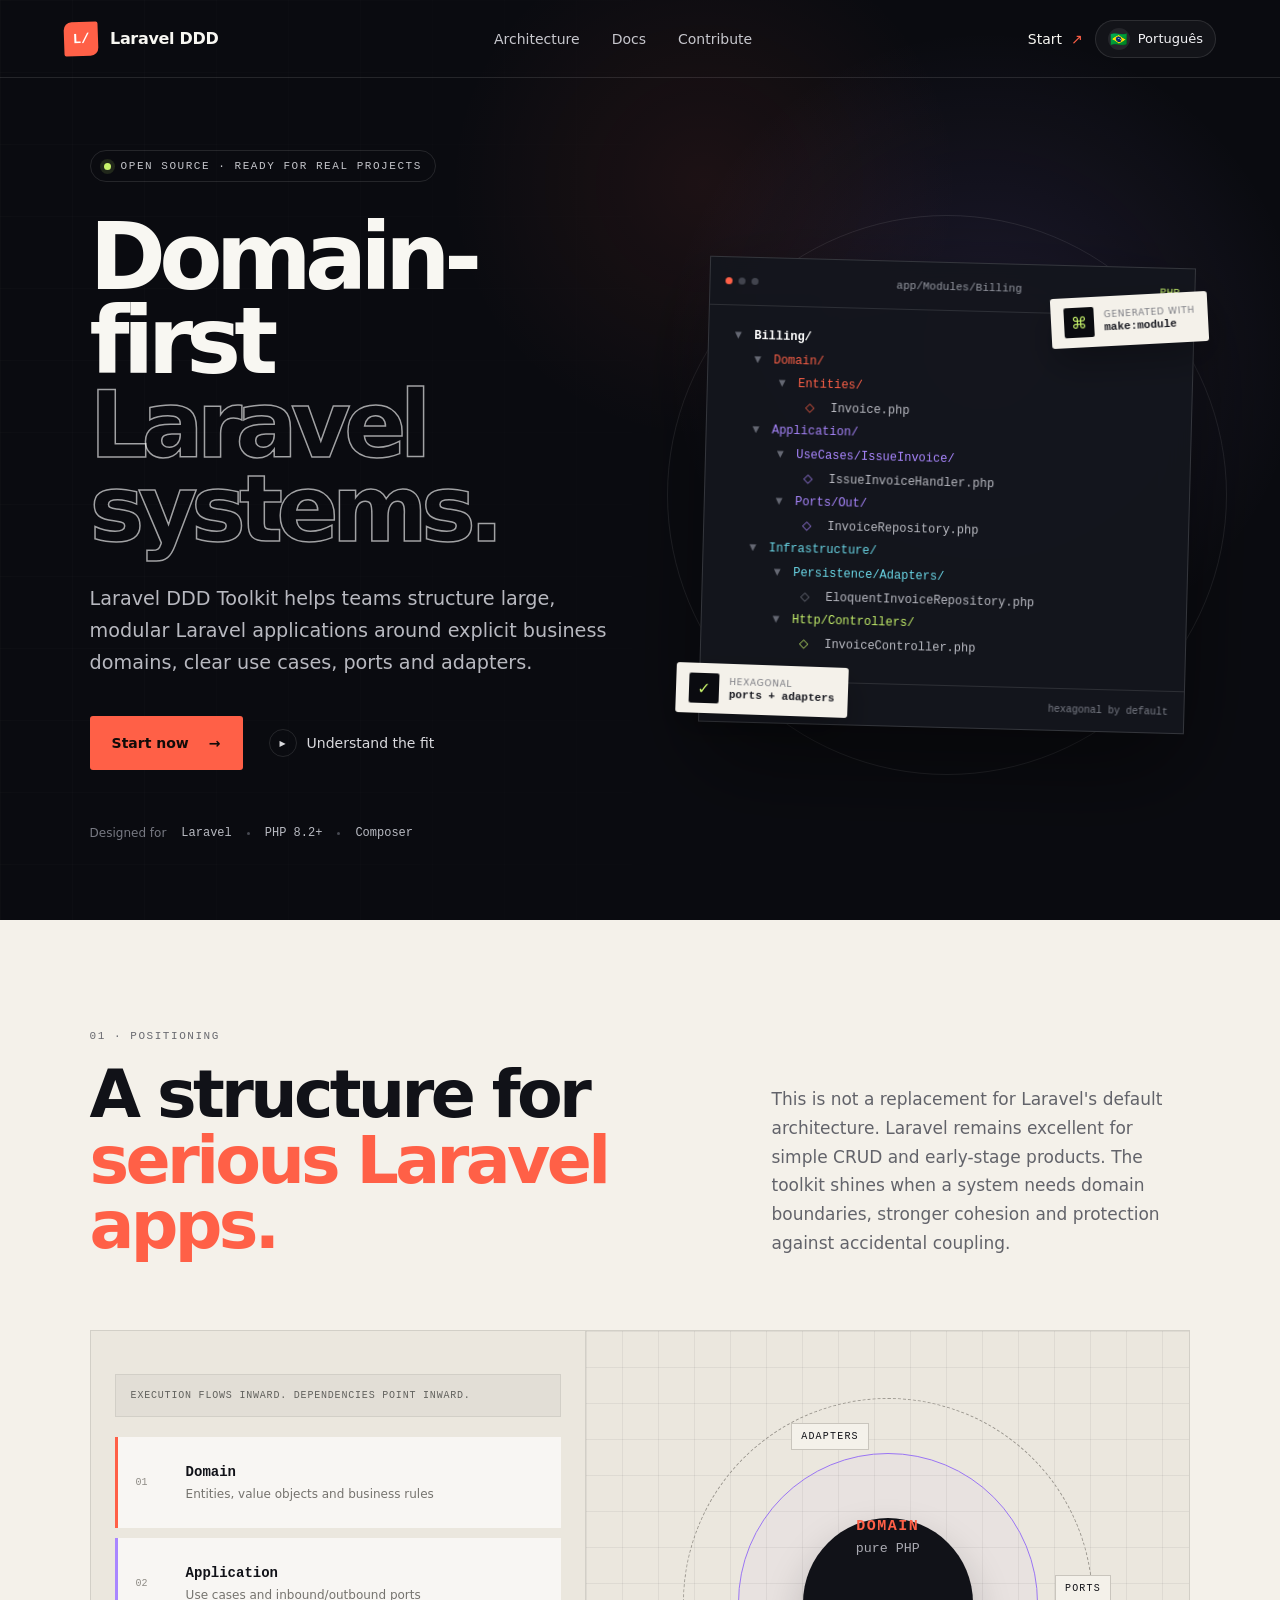
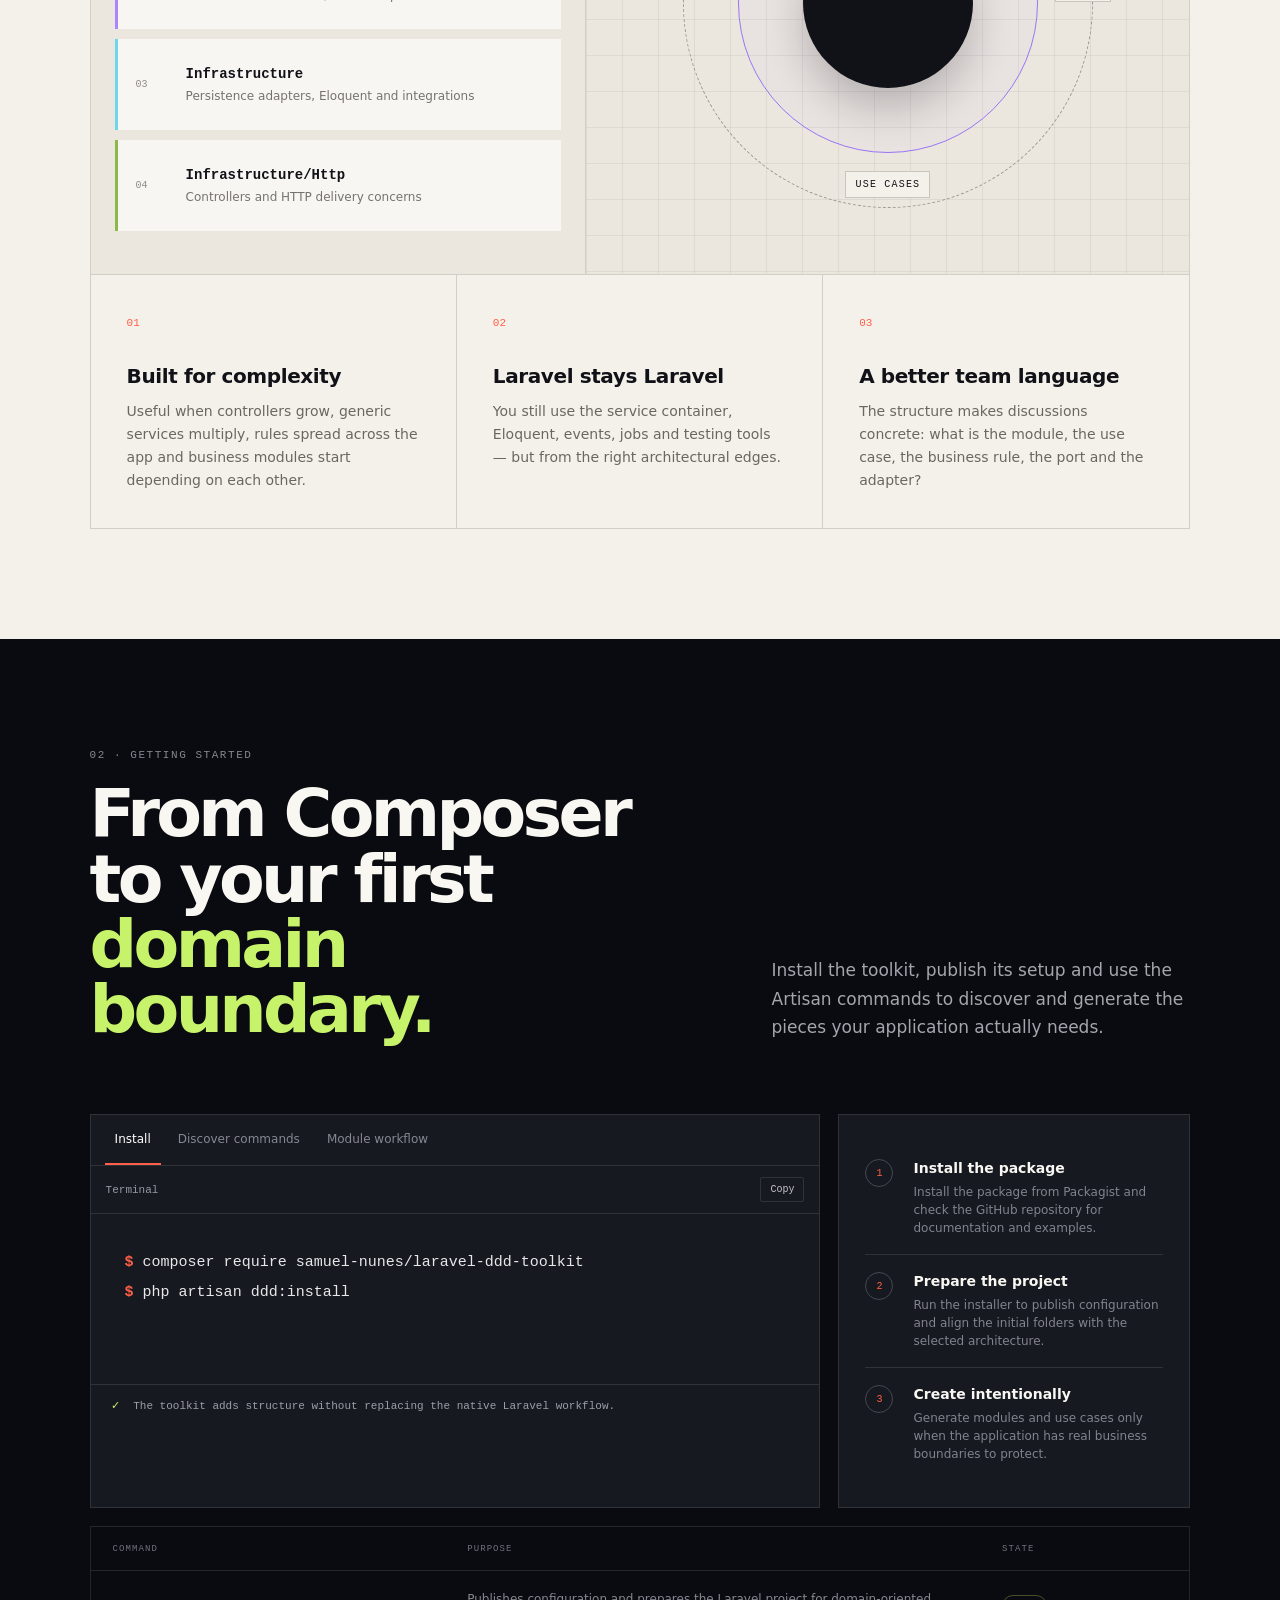
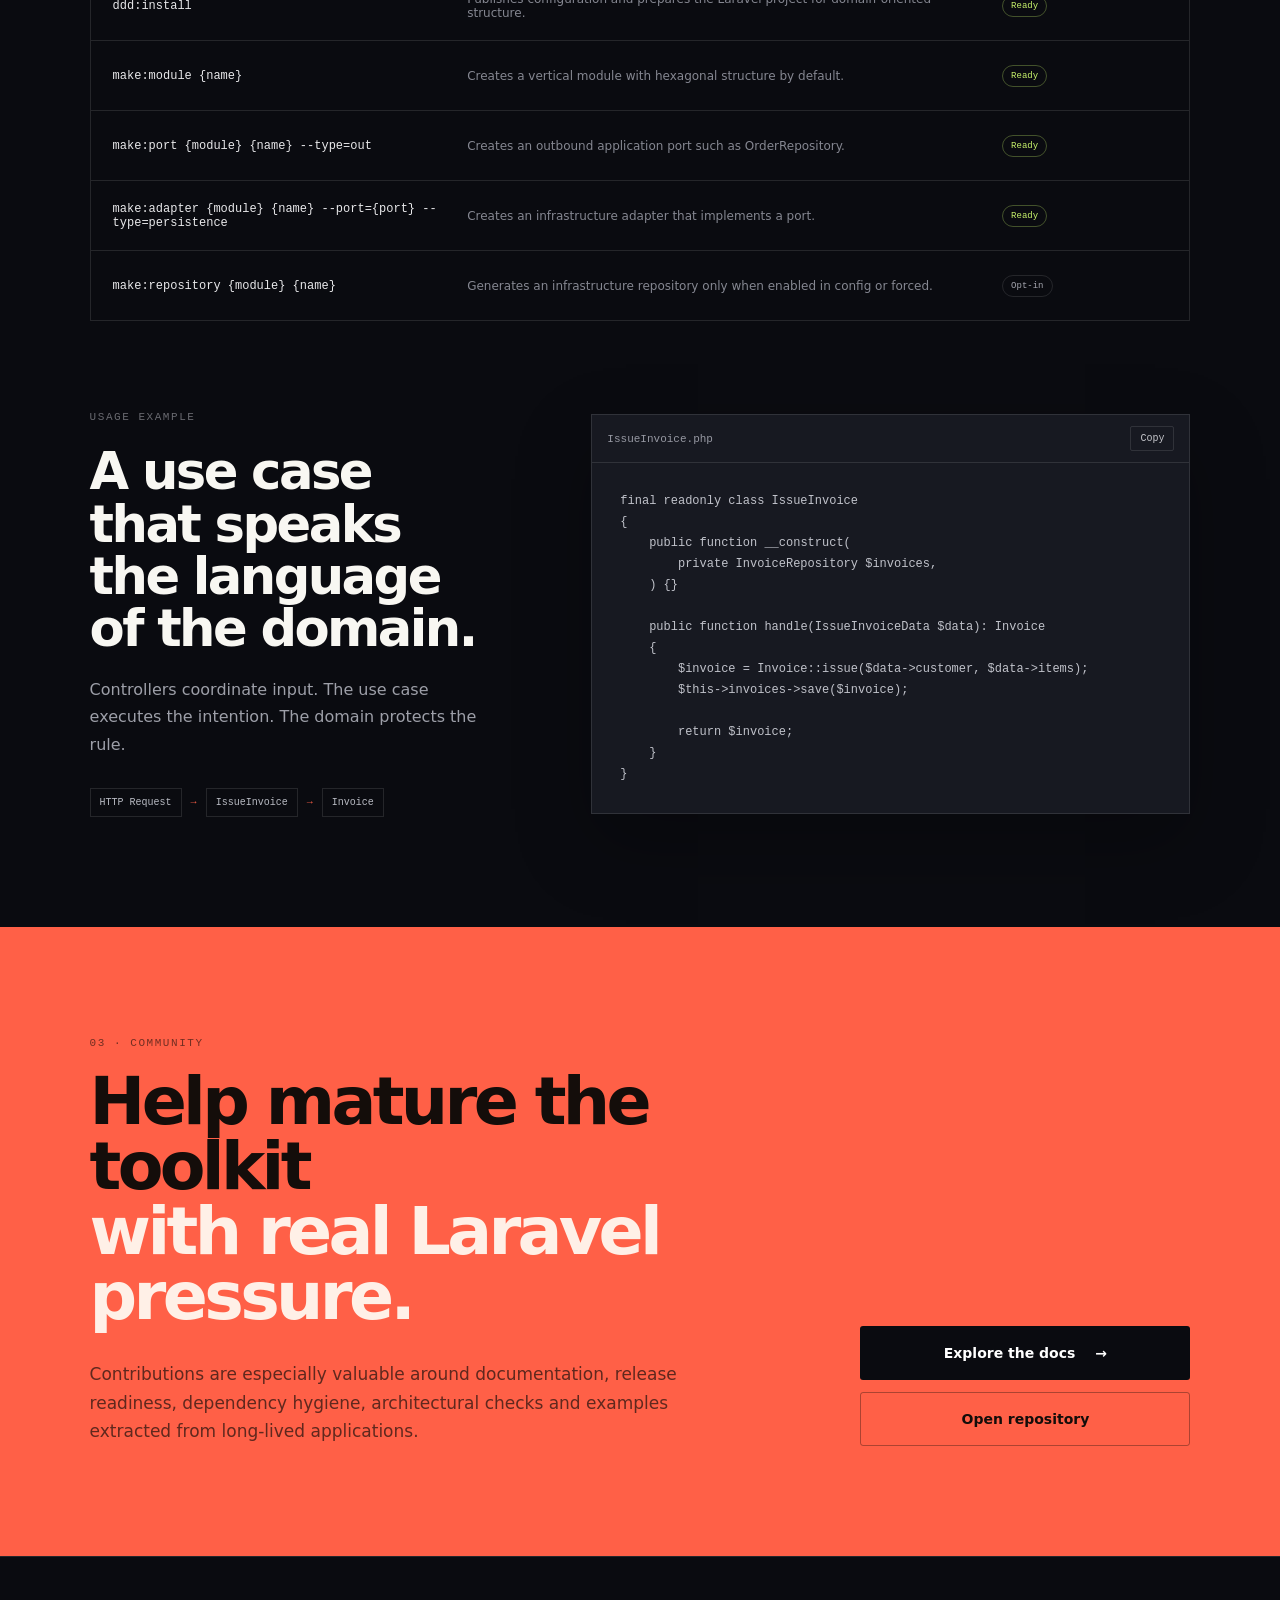
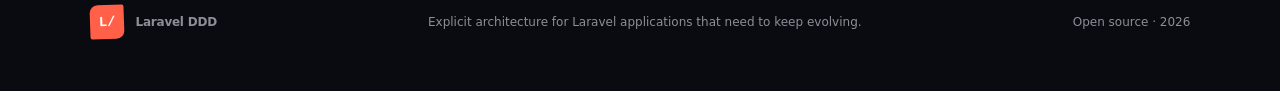
==== index.html @ e96369b4 "initial commit" ====
<!doctype html>
<html lang="en">
  <head>
    <meta charset="utf-8" />
    <meta name="viewport" content="width=device-width, initial-scale=1" />
    <title>Laravel DDD Toolkit — Domain-first Laravel architecture</title>
    <meta
      name="description"
      content="Open source toolkit for structuring large, modular Laravel applications with tactical DDD and explicit architectural boundaries."
    />
    <link rel="stylesheet" href="./style.css" />
  </head>
  <body>
    <main>
      <header class="site-header">
        <a class="brand" href="#home" aria-label="Laravel DDD — home">
          <span class="brand-mark">L/</span>
          <span>Laravel DDD</span>
        </a>

        <nav aria-label="Main navigation">
          <a href="#architecture" data-i18n="nav.architecture">Architecture</a>
          <a href="#docs" data-i18n="nav.docs">Docs</a>
          <a href="#contribute" data-i18n="nav.contribute">Contribute</a>
        </nav>

        <div class="header-actions">
          <a class="header-cta" href="#docs">
            <span data-i18n="nav.start">Start</span>
            <span>↗</span>
          </a>
          <button class="language-toggle" type="button" data-language-toggle aria-label="Trocar idioma para português">
            <span class="flag" aria-hidden="true" data-flag>🇧🇷</span>
            <span data-i18n="nav.language">Português</span>
          </button>
        </div>
      </header>

      <section class="hero" id="home">
        <div class="hero-grid" aria-hidden="true"></div>

        <div class="hero-copy">
          <div class="eyebrow">
            <span class="status-dot"></span>
            <span data-i18n="hero.eyebrow">Open source · Ready for real projects</span>
          </div>

          <h1>
            <span data-i18n="hero.titleA">Domain-first</span><br />
            <span class="outline-title" data-i18n="hero.titleB">Laravel systems.</span>
          </h1>

          <p data-i18n="hero.text">
            Laravel DDD Toolkit helps teams structure large, modular Laravel applications around explicit business
            domains, clear use cases, ports and adapters.
          </p>

          <div class="hero-actions">
            <a class="primary-button" href="#docs">
              <span data-i18n="hero.primary">Start now</span>
              <span>→</span>
            </a>
            <a class="text-button" href="#architecture">
              <span class="play">▶</span>
              <span data-i18n="hero.secondary">Understand the fit</span>
            </a>
          </div>

          <div class="compatibility">
            <span data-i18n="hero.designedFor">Designed for</span>
            <span class="compat-item"><strong>Laravel</strong><i></i></span>
            <span class="compat-item"><strong>PHP 8.2+</strong><i></i></span>
            <span class="compat-item"><strong>Composer</strong><i></i></span>
          </div>
        </div>

        <div class="hero-visual" aria-label="Domain module structure example">
          <div class="orbit orbit-one"></div>
          <div class="orbit orbit-two"></div>

          <div class="code-window">
            <div class="window-bar">
              <div class="window-dots"><span></span><span></span><span></span></div>
              <span>app/Modules/Billing</span>
              <span class="window-tag">PHP</span>
            </div>

            <div class="tree">
              <p><b>▾</b> <strong>Billing/</strong></p>
              <p class="depth-1"><b>▾</b> <span class="folder coral-text">Domain/</span></p>
              <p class="depth-2"><b>▾</b> <span class="folder coral-text">Entities/</span></p>
              <p class="depth-3"><span class="file-icon coral-text">◇</span> Invoice.php</p>
              <p class="depth-1"><b>▾</b> <span class="folder violet-text">Application/</span></p>
              <p class="depth-2"><b>▾</b> <span class="folder violet-text">UseCases/IssueInvoice/</span></p>
              <p class="depth-3"><span class="file-icon violet-text">◇</span> IssueInvoiceHandler.php</p>
              <p class="depth-2"><b>▾</b> <span class="folder violet-text">Ports/Out/</span></p>
              <p class="depth-3"><span class="file-icon violet-text">◇</span> InvoiceRepository.php</p>
              <p class="depth-1"><b>▾</b> <span class="folder">Infrastructure/</span></p>
              <p class="depth-2"><b>▾</b> <span class="folder">Persistence/Adapters/</span></p>
              <p class="depth-3"><span class="file-icon">◇</span> EloquentInvoiceRepository.php</p>
              <p class="depth-2"><b>▾</b> <span class="folder lime-text">Http/Controllers/</span></p>
              <p class="depth-3"><span class="file-icon lime-text">◇</span> InvoiceController.php</p>
            </div>

            <div class="window-footer">
              <span data-i18n="visual.isolated">✓ isolated module</span>
              <span data-i18n="visual.layers">hexagonal by default</span>
            </div>
          </div>

          <div class="floating-note note-one">
            <span>⌘</span>
            <div>
              <small data-i18n="visual.generated">Generated with</small>
              <strong>make:module</strong>
            </div>
          </div>

          <div class="floating-note note-two">
            <span>✓</span>
            <div>
              <small data-i18n="visual.conventions">Hexagonal</small>
              <strong data-i18n="visual.ready">ports + adapters</strong>
            </div>
          </div>
        </div>
      </section>

      <section class="architecture section-shell" id="architecture">
        <div class="section-heading">
          <div>
            <span class="section-kicker" data-i18n="architecture.kicker">01 · Positioning</span>
            <h2>
              <span data-i18n="architecture.titleA">A structure for</span><br />
              <em data-i18n="architecture.titleB">serious Laravel apps.</em>
            </h2>
          </div>
          <p data-i18n="architecture.text">
            This is not a replacement for Laravel's default architecture. Laravel remains excellent for simple CRUD and
            early-stage products. The toolkit shines when a system needs domain boundaries, stronger cohesion and
            protection against accidental coupling.
          </p>
        </div>

        <div class="architecture-panel">
          <div class="layer-list">
            <p class="dependency-note" data-i18n="architecture.dependencyNote">
              Execution flows inward. Dependencies point inward.
            </p>
            <article class="layer coral">
              <span>01</span>
              <div>
                <h3>Domain</h3>
                <p data-i18n="architecture.layers.domain">Entities, value objects and business rules</p>
              </div>
            </article>
            <article class="layer violet">
              <span>02</span>
              <div>
                <h3>Application</h3>
                <p data-i18n="architecture.layers.application">Use cases and inbound/outbound ports</p>
              </div>
            </article>
            <article class="layer cyan">
              <span>03</span>
              <div>
                <h3>Infrastructure</h3>
                <p data-i18n="architecture.layers.infrastructure">Persistence adapters, Eloquent and integrations</p>
              </div>
            </article>
            <article class="layer lime">
              <span>04</span>
              <div>
                <h3>Infrastructure/Http</h3>
                <p data-i18n="architecture.layers.http">Controllers and HTTP delivery concerns</p>
              </div>
            </article>
          </div>

          <div class="domain-map" aria-label="Architecture diagram">
            <span class="map-label label-top">Adapters</span>
            <span class="map-label label-right">Ports</span>
            <span class="map-label label-bottom">Use cases</span>
            <div class="map-ring ring-outer">
              <div class="map-ring ring-middle">
                <div class="map-ring ring-inner">
                  <strong>DOMAIN</strong>
                  <small>pure PHP</small>
                </div>
              </div>
            </div>
          </div>
        </div>

        <div class="benefit-grid">
          <article>
            <span>01</span>
            <h3 data-i18n="benefits.0.title">Built for complexity</h3>
            <p data-i18n="benefits.0.text">
              Useful when controllers grow, generic services multiply, rules spread across the app and business modules
              start depending on each other.
            </p>
          </article>
          <article>
            <span>02</span>
            <h3 data-i18n="benefits.1.title">Laravel stays Laravel</h3>
            <p data-i18n="benefits.1.text">
              You still use the service container, Eloquent, events, jobs and testing tools — but from the right
              architectural edges.
            </p>
          </article>
          <article>
            <span>03</span>
            <h3 data-i18n="benefits.2.title">A better team language</h3>
            <p data-i18n="benefits.2.text">
              The structure makes discussions concrete: what is the module, the use case, the business rule, the port
              and the adapter?
            </p>
          </article>
        </div>
      </section>

      <section class="docs section-shell" id="docs">
        <div class="section-heading docs-heading">
          <div>
            <span class="section-kicker" data-i18n="docs.kicker">02 · Getting started</span>
            <h2>
              <span data-i18n="docs.titleA">From Composer to your first</span><br />
              <em data-i18n="docs.titleB">domain boundary.</em>
            </h2>
          </div>
          <p data-i18n="docs.text">
            Install the toolkit, publish its setup and use the Artisan commands to discover and generate the pieces
            your application actually needs.
          </p>
        </div>

        <div class="quickstart-grid">
          <div class="terminal-card">
            <div class="command-tabs" role="tablist" aria-label="Quick commands">
              <button type="button" class="active" data-command-tab="install">Install</button>
              <button type="button" data-command-tab="discover">Discover commands</button>
              <button type="button" data-command-tab="scaffold">Module workflow</button>
            </div>
            <div class="terminal-top">
              <span data-i18n="docs.terminal">Terminal</span>
              <button class="copy-button" type="button" data-copy-command>Copy</button>
            </div>
            <pre><code data-command-output></code></pre>
            <div class="terminal-success">
              <span>✓</span>
              <span data-i18n="docs.success">The toolkit adds structure without replacing the native Laravel workflow.</span>
            </div>
          </div>

          <div class="steps-card">
            <ol>
              <li>
                <span>1</span>
                <div>
                  <h3 data-i18n="steps.0.title">Install the package</h3>
                  <p data-i18n="steps.0.text">
                    Install the package from Packagist and check the GitHub repository for documentation and examples.
                  </p>
                </div>
              </li>
              <li>
                <span>2</span>
                <div>
                  <h3 data-i18n="steps.1.title">Prepare the project</h3>
                  <p data-i18n="steps.1.text">
                    Run the installer to publish configuration and align the initial folders with the selected
                    architecture.
                  </p>
                </div>
              </li>
              <li>
                <span>3</span>
                <div>
                  <h3 data-i18n="steps.2.title">Create intentionally</h3>
                  <p data-i18n="steps.2.text">
                    Generate modules and use cases only when the application has real business boundaries to protect.
                  </p>
                </div>
              </li>
            </ol>
          </div>
        </div>

        <div class="commands-table">
          <div class="table-head">
            <span data-i18n="commands.head.command">Command</span>
            <span data-i18n="commands.head.purpose">Purpose</span>
            <span data-i18n="commands.head.state">State</span>
          </div>
          <div>
            <code>ddd:install</code>
            <p data-i18n="commands.install">Publishes configuration and prepares the Laravel project for domain-oriented structure.</p>
            <span class="ready" data-i18n="commands.ready">Ready</span>
          </div>
          <div>
            <code>make:module {name}</code>
            <p data-i18n="commands.module">Creates a vertical module with hexagonal structure by default.</p>
            <span class="ready" data-i18n="commands.ready">Ready</span>
          </div>
          <div>
            <code>make:port {module} {name} --type=out</code>
            <p data-i18n="commands.port">Creates an outbound application port such as OrderRepository.</p>
            <span class="ready" data-i18n="commands.ready">Ready</span>
          </div>
          <div>
            <code>make:adapter {module} {name} --port={port} --type=persistence</code>
            <p data-i18n="commands.adapter">Creates an infrastructure adapter that implements a port.</p>
            <span class="ready" data-i18n="commands.ready">Ready</span>
          </div>
          <div>
            <code>make:repository {module} {name}</code>
            <p data-i18n="commands.repository">Generates an infrastructure repository only when enabled in config or forced.</p>
            <span class="planned" data-i18n="commands.optIn">Opt-in</span>
          </div>
        </div>

        <div class="use-case">
          <div class="use-case-copy">
            <span class="section-kicker" data-i18n="sample.kicker">Usage example</span>
            <h3 data-i18n="sample.title">A use case that speaks the language of the domain.</h3>
            <p data-i18n="sample.text">Controllers coordinate input. The use case executes the intention. The domain protects the rule.</p>
            <div class="flow">
              <span>HTTP Request</span><b>→</b><span>IssueInvoice</span><b>→</b><span>Invoice</span>
            </div>
          </div>

          <div class="code-sample">
            <div class="terminal-top">
              <span>IssueInvoice.php</span>
              <button class="copy-button" type="button" data-copy-sample>Copy</button>
            </div>
            <pre><code data-sample-code></code></pre>
          </div>
        </div>
      </section>

      <section class="contribute section-shell" id="contribute">
        <div>
          <span class="section-kicker" data-i18n="contribute.kicker">03 · Community</span>
          <h2>
            <span data-i18n="contribute.titleA">Help mature the toolkit</span><br />
            <em data-i18n="contribute.titleB">with real Laravel pressure.</em>
          </h2>
          <p data-i18n="contribute.text">
            Contributions are especially valuable around documentation, release readiness, dependency hygiene,
            architectural checks and examples extracted from long-lived applications.
          </p>
        </div>
        <div class="contribute-actions">
          <a class="primary-button" href="#docs">
            <span data-i18n="contribute.docs">Explore the docs</span>
            <span>→</span>
          </a>
          <a class="outline-button" href="https://github.com/SamuelNunesDev/laravel-ddd-toolkit" target="_blank" rel="noreferrer">
            <span data-i18n="contribute.repo">Open repository</span>
          </a>
        </div>
      </section>

      <footer>
        <a class="brand" href="#home"><span class="brand-mark">L/</span><span>Laravel DDD</span></a>
        <p data-i18n="footer">Explicit architecture for Laravel applications that need to keep evolving.</p>
        <span>Open source · 2026</span>
      </footer>
    </main>

    <script src="./script.js"></script>
  </body>
</html>
---- style.css ----
:root {
  --ink: #0a0b10;
  --panel: #171921;
  --line: rgba(255, 255, 255, 0.11);
  --paper: #f4f1ea;
  --coral: #ff6047;
  --lime: #c7f36b;
  --cyan: #6ad8e8;
  --violet: #a986ff;
}

* { box-sizing: border-box; }
html { scroll-behavior: smooth; }
body {
  margin: 0;
  overflow-x: hidden;
  background: var(--ink);
  color: #f8f7f2;
  font-family: Inter, ui-sans-serif, system-ui, -apple-system, BlinkMacSystemFont, "Segoe UI", sans-serif;
}
button, a { font: inherit; }
a { color: inherit; text-decoration: none; }
button { color: inherit; }
::selection { color: var(--ink); background: var(--lime); }

.site-header {
  height: 78px;
  display: flex;
  align-items: center;
  justify-content: space-between;
  padding: 0 clamp(24px, 5vw, 76px);
  border-bottom: 1px solid var(--line);
  position: absolute;
  z-index: 20;
  inset: 0 0 auto;
}
.brand { display: inline-flex; align-items: center; gap: 12px; font-weight: 650; letter-spacing: -0.02em; }
.brand-mark {
  width: 34px;
  height: 34px;
  display: grid;
  place-items: center;
  background: var(--coral);
  color: white;
  border-radius: 8px 2px 8px 2px;
  font-family: ui-monospace, SFMono-Regular, Menlo, Monaco, Consolas, monospace;
  font-size: 14px;
  font-weight: 800;
  transform: rotate(-2deg);
}
nav { display: flex; gap: 32px; color: #c7c7cd; font-size: 14px; }
nav a { transition: color .2s; }
nav a:hover { color: white; }
.header-actions { display: flex; align-items: center; gap: 12px; }
.header-cta { font-size: 14px; display: flex; gap: 9px; align-items: center; }
.header-cta span:last-child { color: var(--coral); }
.language-toggle {
  height: 38px;
  display: inline-flex;
  align-items: center;
  gap: 8px;
  padding: 0 12px;
  border: 1px solid var(--line);
  border-radius: 999px;
  background: rgba(255,255,255,.04);
  color: #f3f3f6;
  cursor: pointer;
  font-size: 13px;
  transition: transform .2s, border-color .2s, background .2s;
}
.language-toggle:hover { transform: translateY(-1px); border-color: rgba(255,96,71,.55); background: rgba(255,96,71,.08); }
.flag { width: 22px; height: 22px; display: grid; place-items: center; border-radius: 50%; background: rgba(255,255,255,.08); font-size: 14px; }

.hero {
  min-height: 850px;
  display: grid;
  grid-template-columns: 1.05fr .95fr;
  align-items: center;
  gap: 6vw;
  padding: 150px clamp(24px, 7vw, 110px) 80px;
  position: relative;
  overflow: hidden;
  background:
    radial-gradient(circle at 77% 38%, rgba(169,134,255,.12), transparent 28%),
    radial-gradient(circle at 55% 20%, rgba(255,96,71,.08), transparent 25%),
    var(--ink);
}
.hero-grid {
  position: absolute;
  inset: 0;
  background-image: linear-gradient(var(--line) 1px, transparent 1px), linear-gradient(90deg, var(--line) 1px, transparent 1px);
  background-size: 72px 72px;
  mask-image: linear-gradient(to right, rgba(0,0,0,.45), transparent 68%);
  opacity: .32;
}
.hero-copy, .hero-visual { position: relative; z-index: 2; }
.eyebrow, .section-kicker {
  font-family: ui-monospace, SFMono-Regular, Menlo, Monaco, Consolas, monospace;
  text-transform: uppercase;
  letter-spacing: .14em;
  font-size: 11px;
  color: #c4c5ca;
}
.eyebrow {
  display: inline-flex;
  align-items: center;
  gap: 10px;
  padding: 9px 13px;
  border: 1px solid var(--line);
  border-radius: 999px;
}
.status-dot { width: 7px; height: 7px; background: var(--lime); border-radius: 50%; box-shadow: 0 0 0 4px rgba(199,243,107,.12); }
h1 { font-size: clamp(65px, 7.2vw, 112px); line-height: .91; letter-spacing: -.074em; margin: 34px 0 32px; font-weight: 670; }
.outline-title { color: transparent; -webkit-text-stroke: 1.5px rgba(255,255,255,.62); }
.hero-copy > p { color: #b8b9c0; font-size: clamp(17px, 1.5vw, 20px); line-height: 1.65; max-width: 650px; }
.hero-actions { display: flex; align-items: center; gap: 26px; margin-top: 38px; }
.primary-button, .outline-button {
  min-height: 54px;
  padding: 0 22px;
  display: inline-flex;
  align-items: center;
  justify-content: center;
  gap: 20px;
  font-size: 14px;
  font-weight: 640;
  border-radius: 3px;
  transition: transform .2s, background .2s;
}
.primary-button { color: #120b09; background: var(--coral); }
.primary-button:hover { transform: translateY(-2px); background: #ff745f; }
.text-button { font-size: 14px; color: #dadade; display: flex; align-items: center; gap: 10px; }
.play { width: 28px; height: 28px; border: 1px solid var(--line); border-radius: 50%; display: grid; place-items: center; font-size: 8px; }
.compatibility { display: flex; align-items: center; gap: 15px; margin-top: 56px; color: #777982; font-size: 12px; flex-wrap: wrap; }
.compat-item { display: inline-flex; align-items: center; gap: 15px; }
.compatibility strong { color: #b8bac1; font-weight: 520; font-family: ui-monospace, SFMono-Regular, Menlo, Monaco, Consolas, monospace; }
.compatibility i { width: 3px; height: 3px; border-radius: 50%; background: #474952; }
.compat-item:last-child i { display: none; }

.hero-visual { min-height: 590px; display: grid; place-items: center; }
.orbit { position: absolute; border: 1px solid rgba(255,255,255,.09); border-radius: 50%; }
.orbit-one { width: 560px; height: 560px; }
.orbit-two { width: 420px; height: 420px; border-color: rgba(255,96,71,.16); }
.code-window {
  width: min(100%, 540px);
  background: rgba(19,21,29,.96);
  border: 1px solid rgba(255,255,255,.14);
  box-shadow: 0 40px 90px rgba(0,0,0,.48);
  transform: rotate(1.5deg);
  backdrop-filter: blur(16px);
}
.window-bar, .terminal-top {
  height: 48px;
  display: flex;
  align-items: center;
  border-bottom: 1px solid var(--line);
  padding: 0 15px;
  font-family: ui-monospace, SFMono-Regular, Menlo, Monaco, Consolas, monospace;
  font-size: 11px;
  color: #9698a2;
}
.window-bar, .terminal-top { justify-content: space-between; }
.window-dots { display: flex; gap: 6px; }
.window-dots span { width: 7px; height: 7px; background: #42444e; border-radius: 50%; }
.window-dots span:first-child { background: var(--coral); }
.window-tag { color: var(--lime); }
.tree { padding: 24px 26px 20px; font-family: ui-monospace, SFMono-Regular, Menlo, Monaco, Consolas, monospace; font-size: 12px; line-height: 1.05; color: #b9bac2; }
.tree p { margin: 0 0 11px; }
.tree b { color: #656873; margin-right: 6px; }
.tree strong { color: white; }
.depth-1 { padding-left: 20px; }
.depth-2 { padding-left: 45px; }
.depth-3 { padding-left: 72px; }
.folder { color: var(--cyan); }
.file-icon { color: #747783; margin-right: 9px; }
.coral-text { color: var(--coral) !important; }
.violet-text { color: var(--violet) !important; }
.lime-text { color: var(--lime) !important; }
.window-footer {
  height: 42px;
  border-top: 1px solid var(--line);
  display: flex;
  align-items: center;
  justify-content: space-between;
  padding: 0 16px;
  font-family: ui-monospace, SFMono-Regular, Menlo, Monaco, Consolas, monospace;
  font-size: 10px;
  color: #7b7e88;
}
.window-footer span:first-child { color: var(--lime); }
.floating-note {
  position: absolute;
  display: flex;
  align-items: center;
  gap: 10px;
  background: #f4f1ea;
  color: #181920;
  border-radius: 3px;
  padding: 10px 13px;
  box-shadow: 0 16px 40px rgba(0,0,0,.3);
}
.floating-note > span { width: 30px; height: 30px; display: grid; place-items: center; background: var(--ink); color: var(--lime); border-radius: 2px; }
.floating-note div { display: flex; flex-direction: column; gap: 2px; }
.floating-note small { font-size: 9px; color: #797a81; text-transform: uppercase; letter-spacing: .08em; }
.floating-note strong { font-family: ui-monospace, SFMono-Regular, Menlo, Monaco, Consolas, monospace; font-size: 11px; }
.note-one { top: 95px; right: -18px; transform: rotate(-3deg); }
.note-two { bottom: 75px; left: -28px; transform: rotate(2deg); }

.section-shell { padding: 110px clamp(24px, 7vw, 110px); }
.architecture { background: var(--paper); color: #111218; }
.section-heading { display: grid; grid-template-columns: 1.15fr .85fr; gap: 9vw; align-items: end; margin-bottom: 72px; }
.section-kicker { color: #696a70; display: block; margin-bottom: 20px; }
.section-heading h2, .contribute h2 { font-size: clamp(44px, 5.2vw, 78px); line-height: .98; letter-spacing: -.055em; margin: 0; font-weight: 670; }
.section-heading h2 em, .contribute h2 em { font-style: normal; color: var(--coral); }
.section-heading > p { font-size: 17px; color: #62636a; line-height: 1.7; max-width: 560px; margin: 0; }
.architecture-panel { min-height: 545px; display: grid; grid-template-columns: .9fr 1.1fr; border: 1px solid #d2cfc7; background: #ebe7de; }
.layer-list { padding: 24px; display: flex; flex-direction: column; justify-content: center; gap: 10px; }
.dependency-note {
  margin: 0 0 10px;
  padding: 13px 15px;
  border: 1px solid #d2cfc7;
  background: rgba(17,18,24,.04);
  color: #61615d;
  font-family: ui-monospace, SFMono-Regular, Menlo, Monaco, Consolas, monospace;
  font-size: 10px;
  line-height: 1.5;
  text-transform: uppercase;
  letter-spacing: .08em;
}
.layer {
  min-height: 91px;
  padding: 17px 18px;
  background: rgba(255,255,255,.65);
  display: grid;
  grid-template-columns: 38px 1fr;
  gap: 12px;
  align-items: center;
  border-left: 3px solid;
  transition: transform .2s, background .2s;
}
.layer:hover { transform: translateX(5px); background: white; }
.layer > span { font-family: ui-monospace, SFMono-Regular, Menlo, Monaco, Consolas, monospace; font-size: 10px; color: #8f8c86; }
.layer h3 { font-family: ui-monospace, SFMono-Regular, Menlo, Monaco, Consolas, monospace; font-size: 14px; margin: 0 0 7px; }
.layer p { font-size: 12px; color: #75736e; margin: 0; }
.layer.coral { border-color: var(--coral); }
.layer.violet { border-color: var(--violet); }
.layer.cyan { border-color: var(--cyan); }
.layer.lime { border-color: #8db84a; }
.domain-map {
  position: relative;
  overflow: hidden;
  display: grid;
  place-items: center;
  border-left: 1px solid #d2cfc7;
  background-image: linear-gradient(rgba(17,18,24,.06) 1px, transparent 1px), linear-gradient(90deg, rgba(17,18,24,.06) 1px, transparent 1px);
  background-size: 36px 36px;
}
.map-ring { border-radius: 50%; display: grid; place-items: center; }
.ring-outer { width: 410px; height: 410px; border: 1px dashed #9d9991; animation: spin 26s linear infinite; }
.ring-middle { width: 300px; height: 300px; border: 1px solid #9a75f4; animation: spinReverse 18s linear infinite; background: rgba(169,134,255,.05); }
.ring-inner { width: 170px; height: 170px; background: #111218; color: white; box-shadow: 0 20px 40px rgba(17,18,24,.22); display: flex; flex-direction: column; gap: 6px; animation: spin 18s linear infinite; }
.ring-inner strong { font-family: ui-monospace, SFMono-Regular, Menlo, Monaco, Consolas, monospace; font-size: 15px; letter-spacing: .1em; color: var(--coral); }
.ring-inner small { font-family: ui-monospace, SFMono-Regular, Menlo, Monaco, Consolas, monospace; color: #aaaab2; }
.map-label { position: absolute; font-family: ui-monospace, SFMono-Regular, Menlo, Monaco, Consolas, monospace; font-size: 10px; text-transform: uppercase; letter-spacing: .12em; padding: 7px 9px; background: var(--paper); border: 1px solid #c9c5bd; z-index: 2; }
.label-top { top: 17%; left: 34%; }
.label-right { right: 13%; top: 45%; }
.label-bottom { bottom: 14%; left: 43%; }
@keyframes spin { to { transform: rotate(360deg); } }
@keyframes spinReverse { to { transform: rotate(-360deg); } }
.benefit-grid { display: grid; grid-template-columns: repeat(3, 1fr); border: 1px solid #d2cfc7; border-top: 0; }
.benefit-grid article { padding: 36px; min-height: 230px; border-right: 1px solid #d2cfc7; }
.benefit-grid article:last-child { border-right: 0; }
.benefit-grid span { font-family: ui-monospace, SFMono-Regular, Menlo, Monaco, Consolas, monospace; font-size: 11px; color: var(--coral); }
.benefit-grid h3 { font-size: 20px; margin: 34px 0 12px; letter-spacing: -.02em; }
.benefit-grid p { color: #686861; font-size: 14px; line-height: 1.65; margin: 0; }

.docs { background: var(--ink); }
.docs-heading .section-kicker { color: #858790; }
.docs-heading h2 em { color: var(--lime); }
.docs-heading > p { color: #a4a5ad; }
.quickstart-grid { display: grid; grid-template-columns: 1.35fr .65fr; gap: 18px; }
.terminal-card, .steps-card, .code-sample { background: var(--panel); border: 1px solid var(--line); }
.command-tabs { min-height: 50px; display: flex; border-bottom: 1px solid var(--line); padding: 0 14px; gap: 7px; flex-wrap: wrap; }
.command-tabs button { border: 0; background: transparent; color: #858791; padding: 0 10px; font-size: 12px; cursor: pointer; border-bottom: 2px solid transparent; min-height: 50px; }
.command-tabs button.active { color: white; border-color: var(--coral); }
.copy-button { border: 1px solid var(--line); background: transparent; color: #c4c5ca; padding: 6px 9px; border-radius: 2px; font-size: 10px; cursor: pointer; }
.copy-button:hover { border-color: #777985; }
.terminal-card pre, .code-sample pre { margin: 0; white-space: pre-wrap; overflow-x: auto; }
.terminal-card pre { min-height: 170px; padding: 34px; font-family: ui-monospace, SFMono-Regular, Menlo, Monaco, Consolas, monospace; font-size: clamp(12px, 1.4vw, 15px); line-height: 2; color: #e7e7e9; }
.terminal-card pre b { color: var(--coral); }
.terminal-success { border-top: 1px solid var(--line); color: #9c9ea7; padding: 14px 20px; font-size: 11px; font-family: ui-monospace, SFMono-Regular, Menlo, Monaco, Consolas, monospace; }
.terminal-success span:first-child { color: var(--lime); margin-right: 7px; }
.steps-card { padding: 27px 26px; }
.steps-card ol { margin: 0; padding: 0; list-style: none; }
.steps-card li { display: grid; grid-template-columns: 34px 1fr; gap: 14px; padding: 17px 0; border-bottom: 1px solid var(--line); }
.steps-card li:last-child { border: 0; }
.steps-card li > span { width: 28px; height: 28px; border: 1px solid #464852; border-radius: 50%; display: grid; place-items: center; font-family: ui-monospace, SFMono-Regular, Menlo, Monaco, Consolas, monospace; font-size: 10px; color: var(--coral); }
.steps-card h3 { margin: 1px 0 7px; font-size: 14px; }
.steps-card p { margin: 0; color: #81838d; font-size: 12px; line-height: 1.5; }
.commands-table { margin-top: 18px; border: 1px solid var(--line); }
.commands-table > div { display: grid; grid-template-columns: 1.1fr 1.7fr .55fr; align-items: center; min-height: 70px; padding: 0 22px; border-top: 1px solid var(--line); gap: 24px; }
.commands-table > div:first-child { border: 0; }
.commands-table .table-head { min-height: 43px; font-family: ui-monospace, SFMono-Regular, Menlo, Monaco, Consolas, monospace; font-size: 9px; text-transform: uppercase; letter-spacing: .12em; color: #70727d; }
.commands-table code { font-family: ui-monospace, SFMono-Regular, Menlo, Monaco, Consolas, monospace; color: #e8e8ea; font-size: 12px; }
.commands-table p { color: #858791; font-size: 12px; margin: 0; }
.ready, .planned { font-family: ui-monospace, SFMono-Regular, Menlo, Monaco, Consolas, monospace; font-size: 9px; width: max-content; padding: 5px 8px; border-radius: 999px; }
.ready { color: var(--lime); border: 1px solid rgba(199,243,107,.3); }
.planned { color: #a4a5ae; border: 1px solid var(--line); }
.use-case { margin-top: 90px; display: grid; grid-template-columns: .8fr 1.2fr; gap: 8vw; align-items: center; }
.use-case-copy h3 { font-size: clamp(36px, 4vw, 60px); line-height: 1.02; letter-spacing: -.05em; margin: 22px 0; }
.use-case-copy > p { color: #9d9fa8; line-height: 1.7; max-width: 500px; }
.flow { display: flex; flex-wrap: wrap; align-items: center; gap: 9px; margin-top: 30px; font-family: ui-monospace, SFMono-Regular, Menlo, Monaco, Consolas, monospace; font-size: 10px; }
.flow span { border: 1px solid var(--line); padding: 8px 9px; color: #b8bac2; }
.flow b { color: var(--coral); }
.code-sample { box-shadow: 0 30px 70px rgba(0,0,0,.25); }
.code-sample pre { padding: 28px; font-family: ui-monospace, SFMono-Regular, Menlo, Monaco, Consolas, monospace; color: #c0c2ca; font-size: 12px; line-height: 1.75; }

.contribute { background: var(--coral); color: #140d0a; display: grid; grid-template-columns: 1.2fr .8fr; gap: 6vw; align-items: end; }
.contribute .section-kicker { color: rgba(20,13,10,.6); }
.contribute h2 em { color: #fff0e7; }
.contribute p { max-width: 700px; font-size: 17px; line-height: 1.7; color: rgba(20,13,10,.68); margin: 30px 0 0; }
.contribute-actions { display: flex; flex-direction: column; gap: 12px; align-items: stretch; max-width: 330px; justify-self: end; width: 100%; }
.contribute .primary-button { background: var(--ink); color: white; }
.contribute .outline-button { border: 1px solid rgba(20,13,10,.35); }
footer { min-height: 130px; padding: 0 clamp(24px, 7vw, 110px); display: flex; align-items: center; justify-content: space-between; gap: 30px; color: #8c8e98; border-top: 1px solid var(--line); font-size: 12px; }
footer p { text-align: center; }

@media (max-width: 980px) {
  nav { display: none; }
  .hero { grid-template-columns: 1fr; padding-top: 140px; }
  .hero-visual { min-height: 530px; }
  .section-heading, .architecture-panel, .quickstart-grid, .use-case, .contribute { grid-template-columns: 1fr; }
  .section-heading { gap: 30px; }
  .domain-map { min-height: 520px; border-left: 0; border-top: 1px solid #d2cfc7; }
  .contribute-actions { justify-self: start; margin-top: 30px; }
}

@media (max-width: 680px) {
  .site-header { height: 66px; padding: 0 18px; }
  .header-cta { display: none; }
  .language-toggle { height: 34px; padding: 0 9px; font-size: 12px; }
  .brand { gap: 9px; }
  .brand-mark { width: 30px; height: 30px; }
  .hero { min-height: auto; padding: 120px 20px 58px; }
  h1 { font-size: clamp(54px, 16vw, 78px); }
  .hero-actions { align-items: flex-start; flex-direction: column; }
  .hero-visual { min-height: 450px; transform: scale(.88); transform-origin: center; }
  .orbit-one { width: 460px; height: 460px; }
  .orbit-two { width: 350px; height: 350px; }
  .note-one { right: -5px; top: 50px; }
  .note-two { left: -6px; bottom: 40px; }
  .section-shell { padding: 78px 20px; }
  .section-heading { margin-bottom: 48px; }
  .section-heading h2, .contribute h2 { font-size: 43px; }
  .layer-list { padding: 12px; }
  .domain-map { min-height: 390px; }
  .ring-outer { width: 310px; height: 310px; }
  .ring-middle { width: 235px; height: 235px; }
  .ring-inner { width: 140px; height: 140px; }
  .benefit-grid { grid-template-columns: 1fr; }
  .benefit-grid article { border-right: 0; border-bottom: 1px solid #d2cfc7; min-height: auto; }
  .benefit-grid article:last-child { border-bottom: 0; }
  .commands-table .table-head { display: none; }
  .commands-table > div { grid-template-columns: 1fr; padding: 20px; gap: 9px; }
  .use-case { margin-top: 70px; }
  footer { padding: 36px 20px; flex-direction: column; text-align: center; }
}

@media (prefers-reduced-motion: reduce) {
  html { scroll-behavior: auto; }
  .ring-outer, .ring-middle, .ring-inner { animation: none; }
}
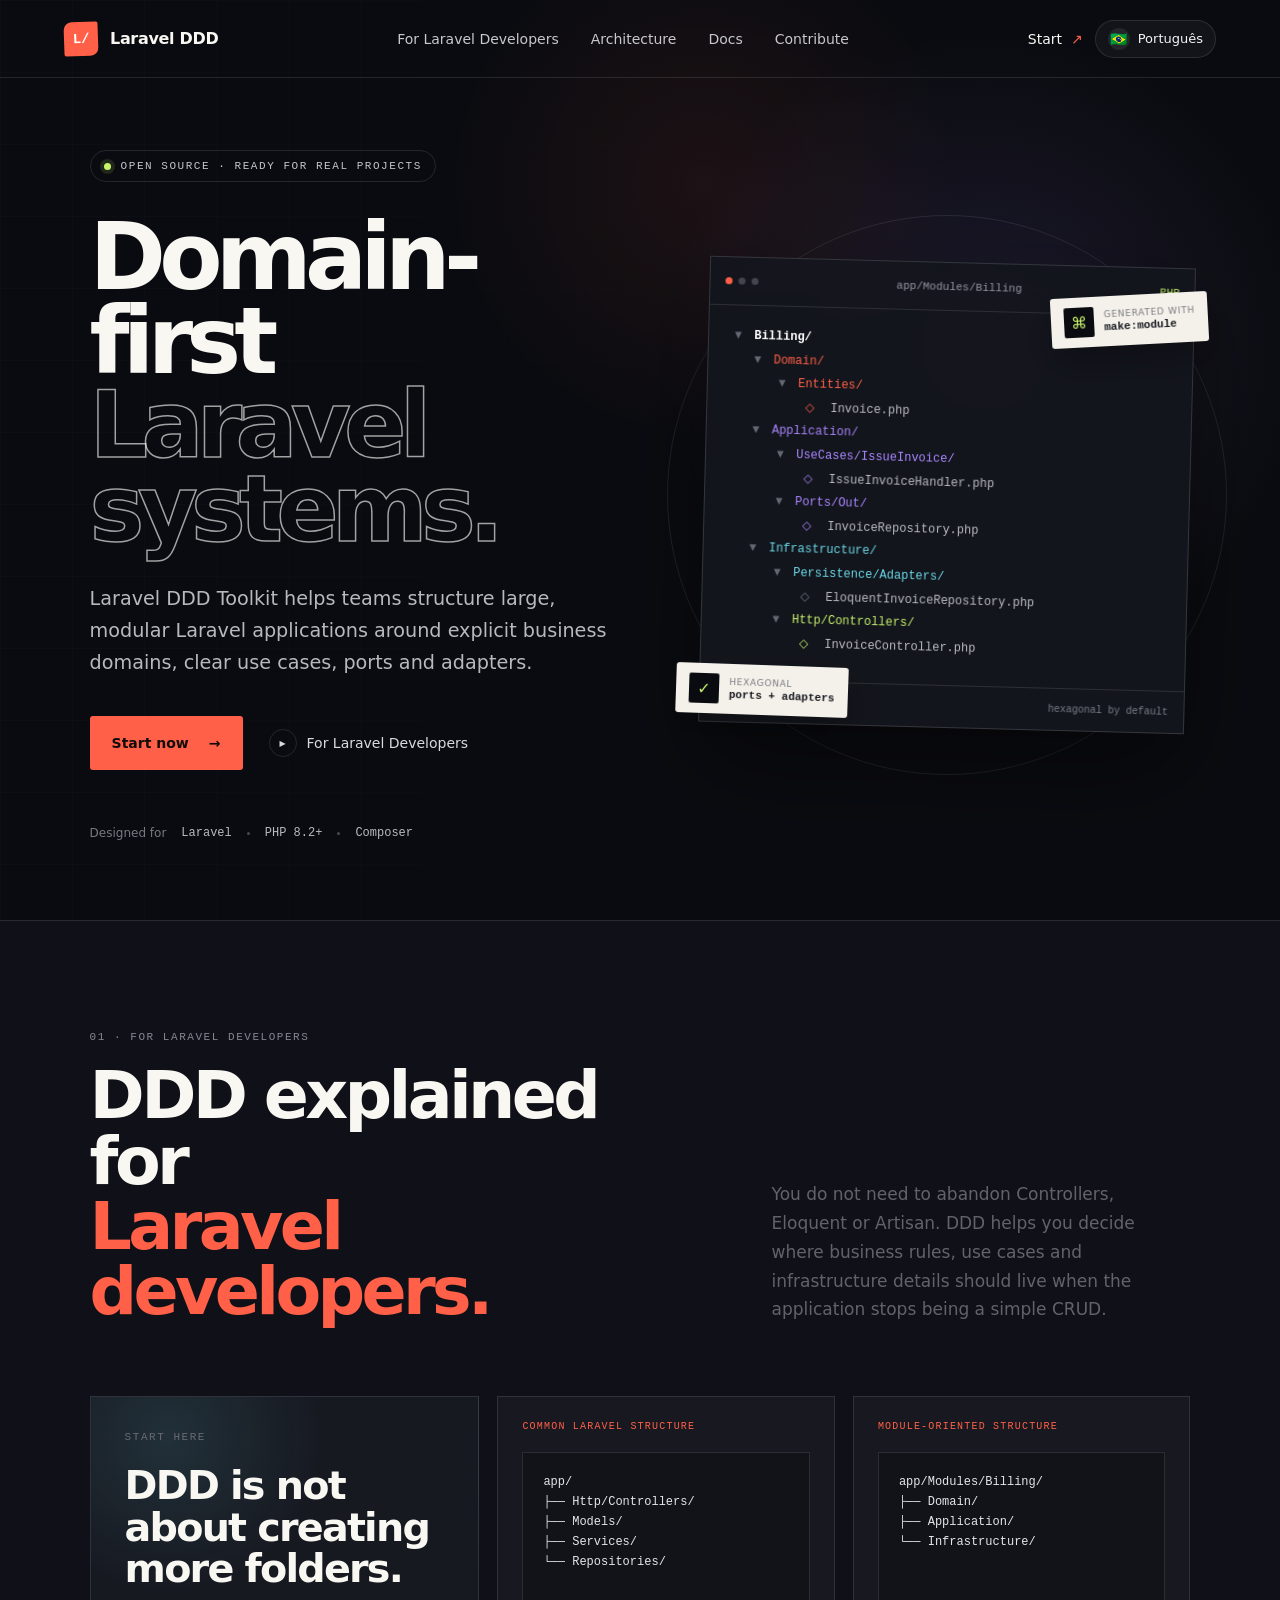
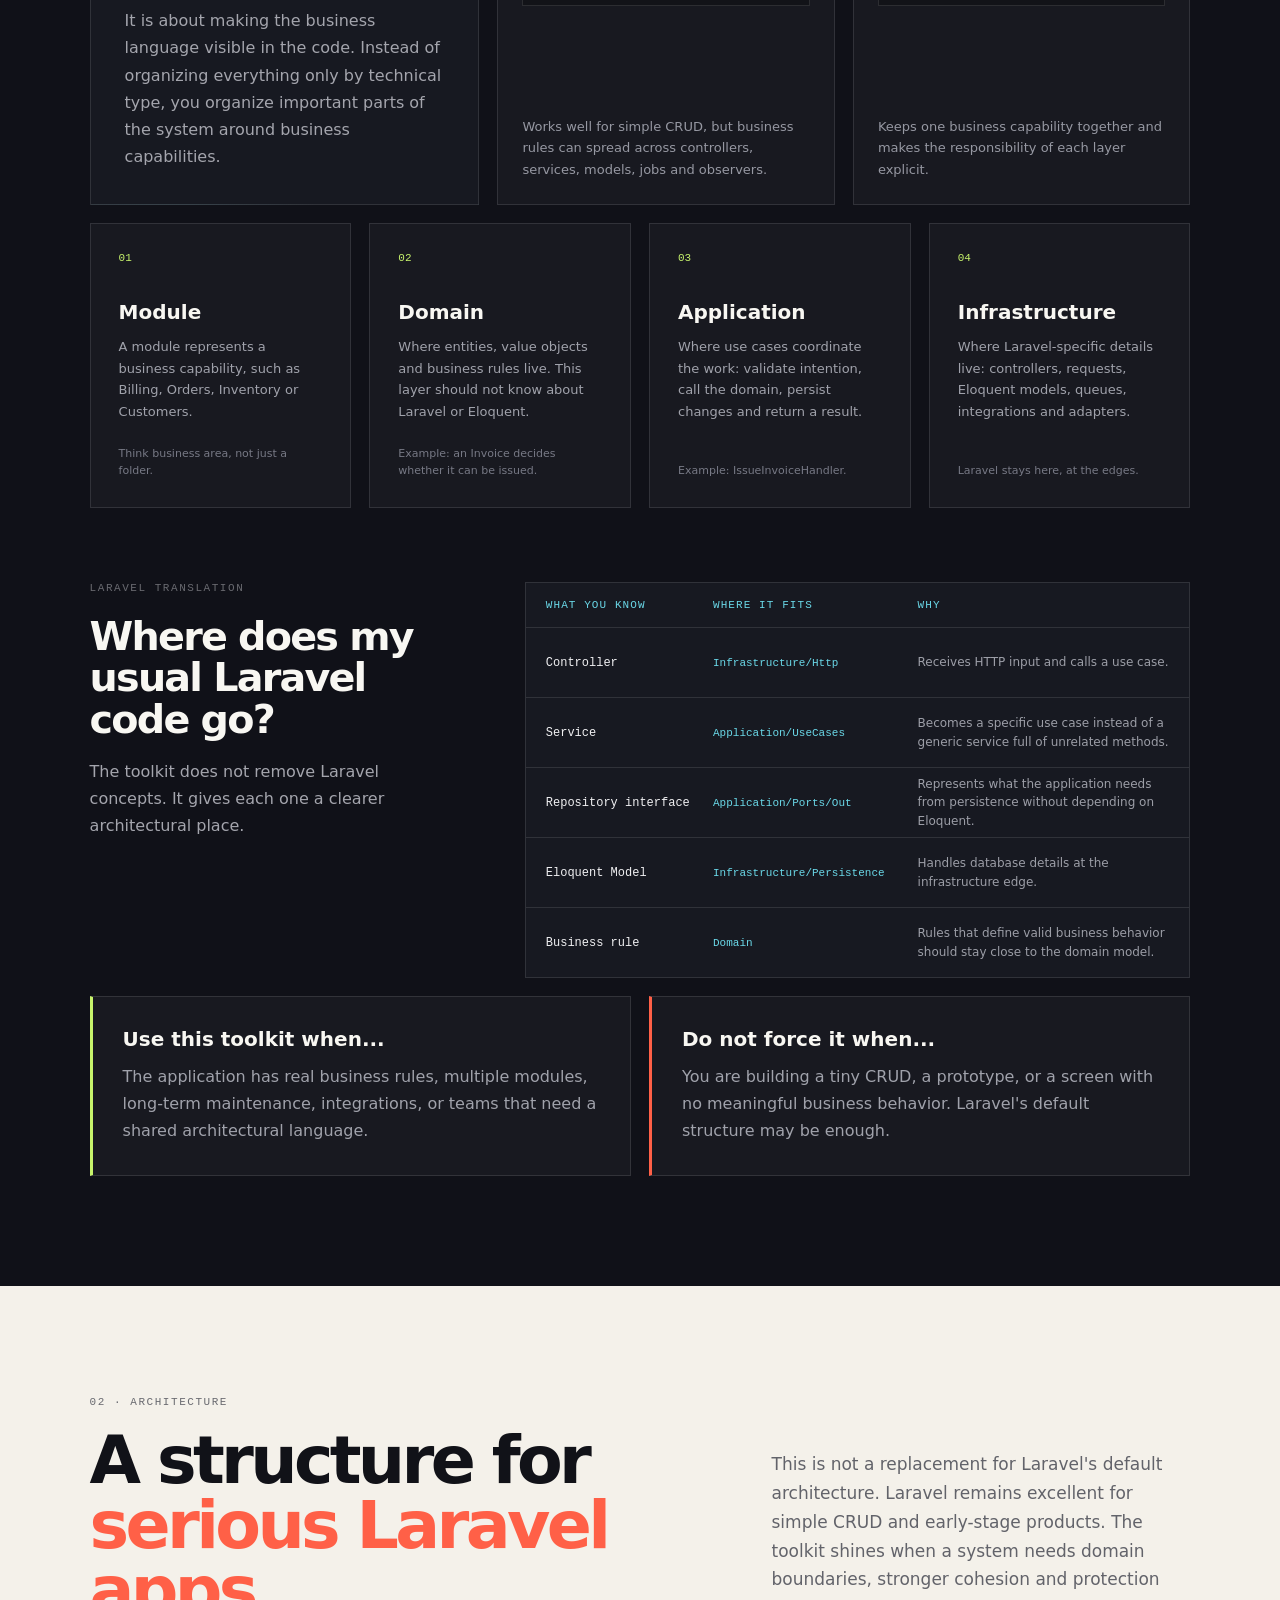
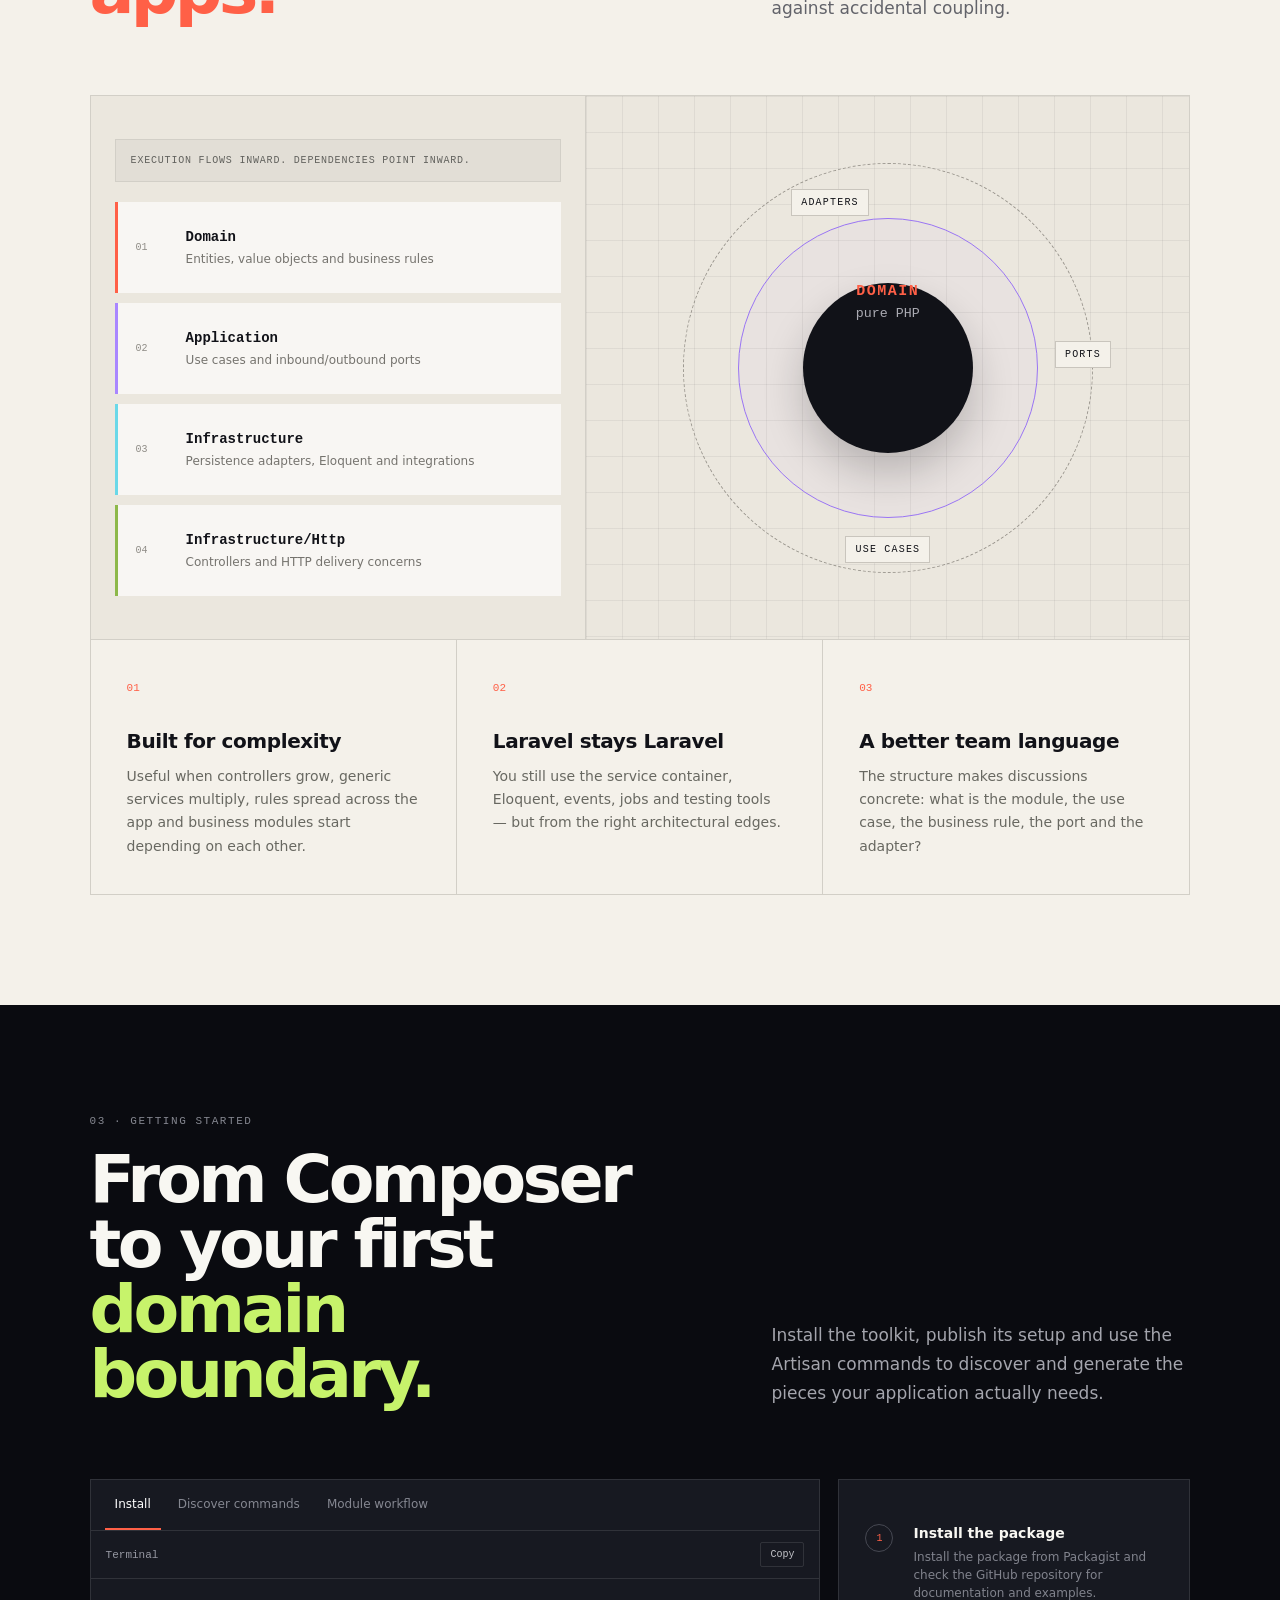
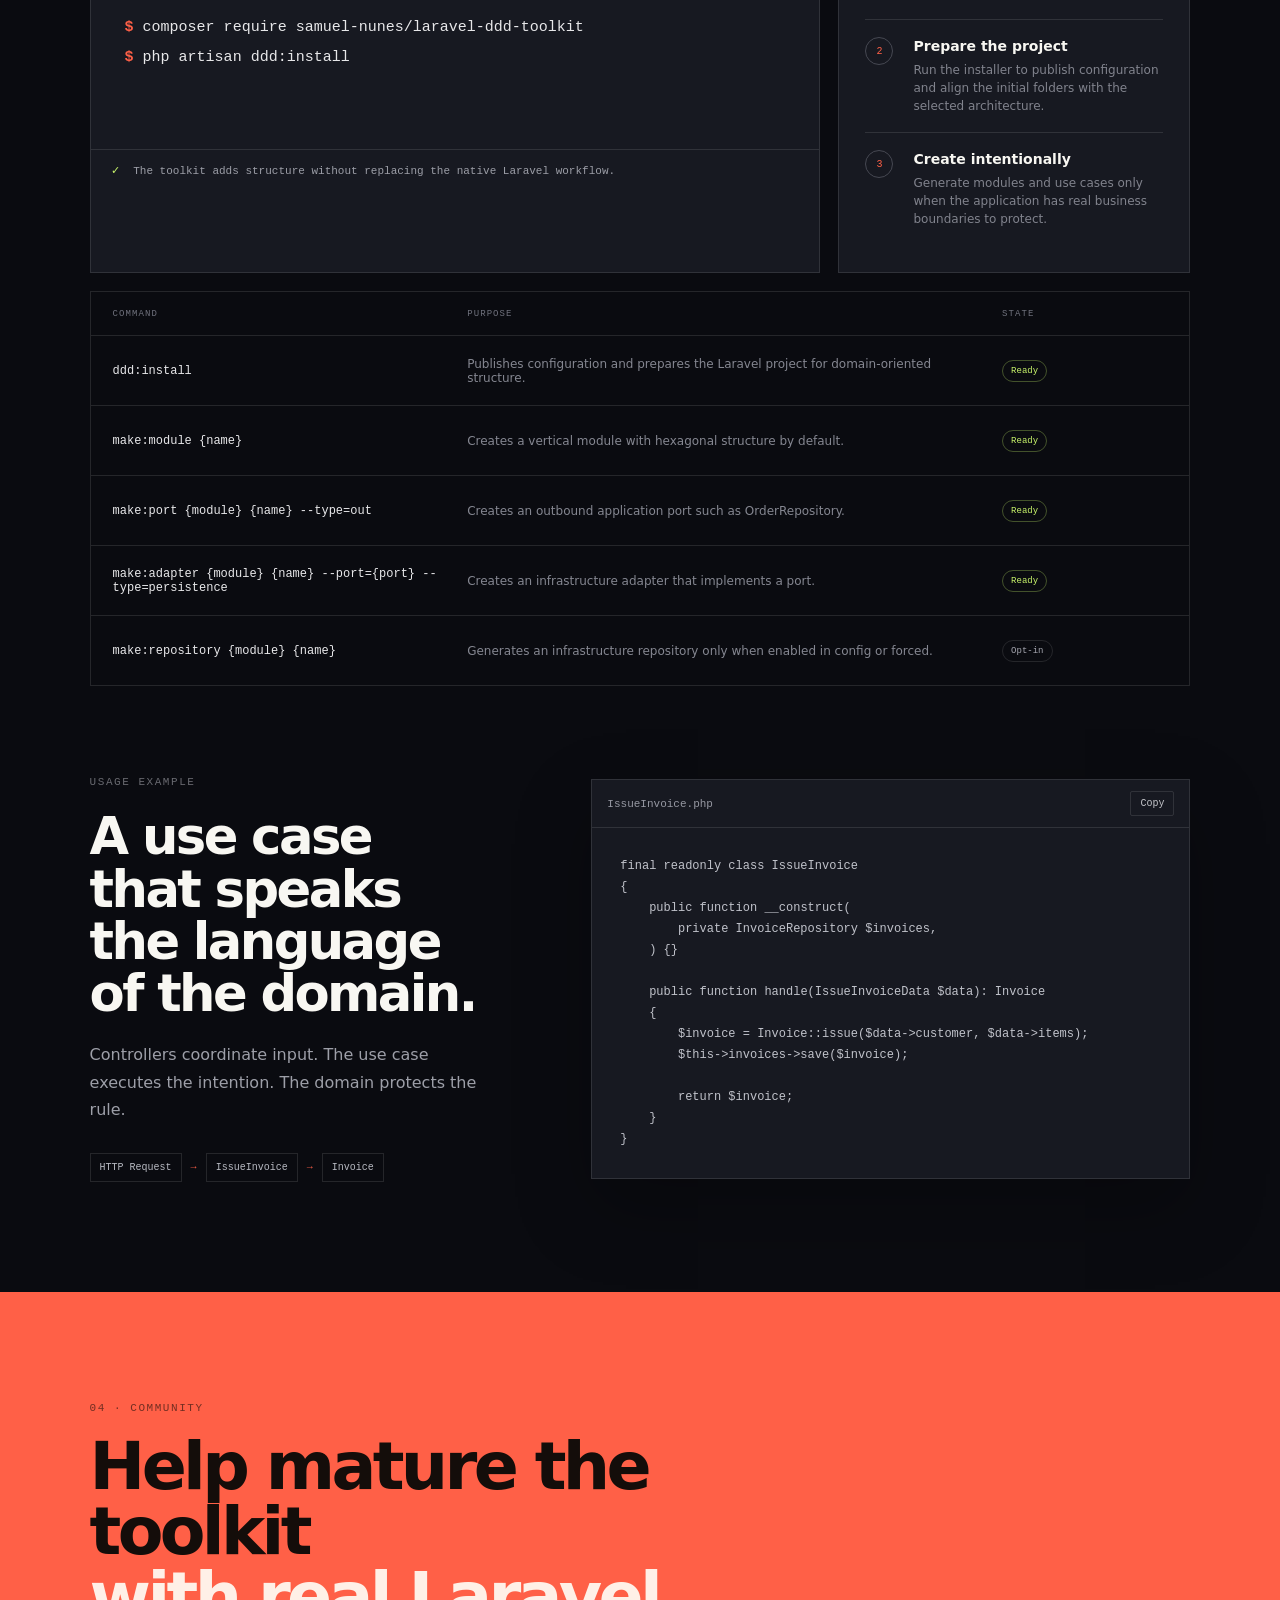
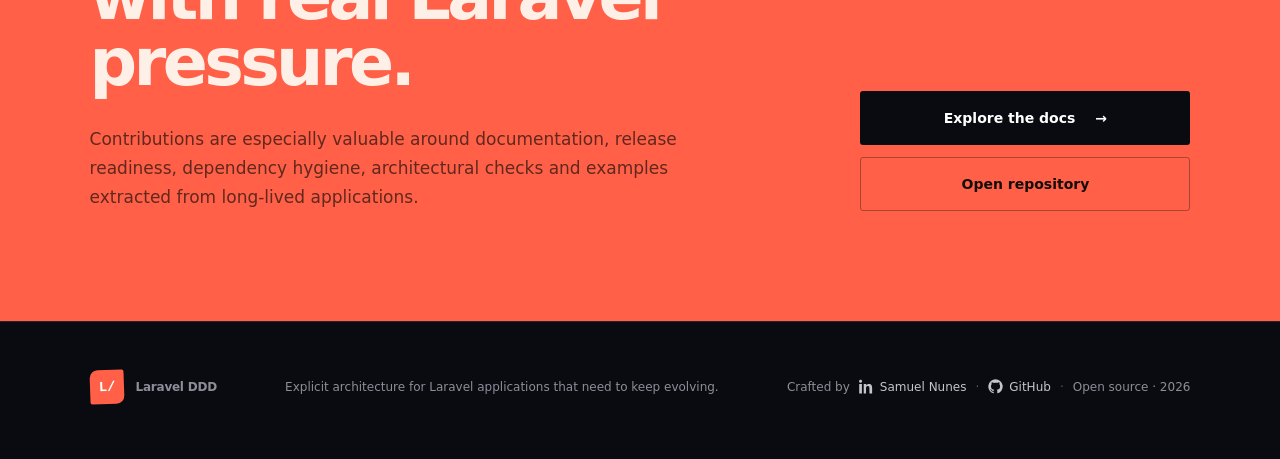
==== commit 6c8a755b: "docs: implement docs section" ====
--- a/index.html
+++ b/index.html
@@ -19,8 +19,9 @@
         </a>
 
         <nav aria-label="Main navigation">
+          <a href="#learn" data-i18n="nav.learn">For Laravel Developers</a>
           <a href="#architecture" data-i18n="nav.architecture">Architecture</a>
-          <a href="#docs" data-i18n="nav.docs">Docs</a>
+          <a href="./docs.html" data-i18n="nav.docs">Docs</a>
           <a href="#contribute" data-i18n="nav.contribute">Contribute</a>
         </nav>
 
@@ -56,11 +57,11 @@
           </p>
 
           <div class="hero-actions">
-            <a class="primary-button" href="#docs">
+            <a class="primary-button" href="./docs.html">
               <span data-i18n="hero.primary">Start now</span>
               <span>→</span>
             </a>
-            <a class="text-button" href="#architecture">
+            <a class="text-button" href="#learn">
               <span class="play">▶</span>
               <span data-i18n="hero.secondary">Understand the fit</span>
             </a>
@@ -126,10 +127,157 @@
         </div>
       </section>
 
+
+      <section class="learn section-shell" id="learn">
+        <div class="section-heading learn-heading">
+          <div>
+            <span class="section-kicker" data-i18n="learn.kicker">01 · Learn DDD</span>
+            <h2>
+              <span data-i18n="learn.titleA">DDD explained for</span><br />
+              <em data-i18n="learn.titleB">Laravel developers.</em>
+            </h2>
+          </div>
+          <p data-i18n="learn.text">
+            You do not need to abandon Controllers, Eloquent or Artisan. DDD helps you decide where business rules,
+            use cases and infrastructure details should live when the application stops being a simple CRUD.
+          </p>
+        </div>
+
+        <div class="learn-intro-panel">
+          <div class="learn-intro-copy">
+            <span class="section-kicker" data-i18n="learn.intro.kicker">Start here</span>
+            <h3 data-i18n="learn.intro.title">DDD is not about creating more folders.</h3>
+            <p data-i18n="learn.intro.text">
+              It is about making the business language visible in the code. Instead of organizing everything only by
+              technical type, you organize important parts of the system around business capabilities.
+            </p>
+          </div>
+
+          <div class="comparison-grid" aria-label="Laravel structure comparison">
+            <article>
+              <span data-i18n="learn.comparison.before.label">Common Laravel structure</span>
+              <pre><code>app/
+├── Http/Controllers/
+├── Models/
+├── Services/
+└── Repositories/</code></pre>
+              <p data-i18n="learn.comparison.before.text">
+                Works well for simple CRUD, but business rules can spread across controllers, services, models, jobs and observers.
+              </p>
+            </article>
+            <article>
+              <span data-i18n="learn.comparison.after.label">Module-oriented structure</span>
+              <pre><code>app/Modules/Billing/
+├── Domain/
+├── Application/
+└── Infrastructure/</code></pre>
+              <p data-i18n="learn.comparison.after.text">
+                Keeps one business capability together and makes the responsibility of each layer explicit.
+              </p>
+            </article>
+          </div>
+        </div>
+
+        <div class="concept-grid">
+          <article class="concept-card">
+            <span>01</span>
+            <h3 data-i18n="learn.concepts.module.title">Module</h3>
+            <p data-i18n="learn.concepts.module.text">
+              A module represents a business capability, such as Billing, Orders, Inventory or Customers.
+            </p>
+            <small data-i18n="learn.concepts.module.note">Think business area, not just a folder.</small>
+          </article>
+          <article class="concept-card">
+            <span>02</span>
+            <h3 data-i18n="learn.concepts.domain.title">Domain</h3>
+            <p data-i18n="learn.concepts.domain.text">
+              Where entities, value objects and business rules live. This layer should not know about Laravel or Eloquent.
+            </p>
+            <small data-i18n="learn.concepts.domain.note">Example: an Invoice decides whether it can be issued.</small>
+          </article>
+          <article class="concept-card">
+            <span>03</span>
+            <h3 data-i18n="learn.concepts.application.title">Application</h3>
+            <p data-i18n="learn.concepts.application.text">
+              Where use cases coordinate the work: validate intention, call the domain, persist changes and return a result.
+            </p>
+            <small data-i18n="learn.concepts.application.note">Example: IssueInvoiceHandler.</small>
+          </article>
+          <article class="concept-card">
+            <span>04</span>
+            <h3 data-i18n="learn.concepts.infrastructure.title">Infrastructure</h3>
+            <p data-i18n="learn.concepts.infrastructure.text">
+              Where Laravel-specific details live: controllers, requests, Eloquent models, queues, integrations and adapters.
+            </p>
+            <small data-i18n="learn.concepts.infrastructure.note">Laravel stays here, at the edges.</small>
+          </article>
+        </div>
+
+        <div class="laravel-map">
+          <div>
+            <span class="section-kicker" data-i18n="learn.map.kicker">Laravel translation</span>
+            <h3 data-i18n="learn.map.title">Where does my usual Laravel code go?</h3>
+            <p data-i18n="learn.map.text">
+              The toolkit does not remove Laravel concepts. It gives each one a clearer architectural place.
+            </p>
+          </div>
+
+          <div class="map-table">
+            <div class="map-row map-head">
+              <span data-i18n="learn.map.head.usual">What you know</span>
+              <span data-i18n="learn.map.head.place">Where it fits</span>
+              <span data-i18n="learn.map.head.reason">Why</span>
+            </div>
+            <div class="map-row">
+              <code>Controller</code>
+              <span>Infrastructure/Http</span>
+              <p data-i18n="learn.map.controller">Receives HTTP input and calls a use case.</p>
+            </div>
+            <div class="map-row">
+              <code>Service</code>
+              <span>Application/UseCases</span>
+              <p data-i18n="learn.map.service">Becomes a specific use case instead of a generic service full of unrelated methods.</p>
+            </div>
+            <div class="map-row">
+              <code>Repository interface</code>
+              <span>Application/Ports/Out</span>
+              <p data-i18n="learn.map.repository">Represents what the application needs from persistence without depending on Eloquent.</p>
+            </div>
+            <div class="map-row">
+              <code>Eloquent Model</code>
+              <span>Infrastructure/Persistence</span>
+              <p data-i18n="learn.map.eloquent">Handles database details at the infrastructure edge.</p>
+            </div>
+            <div class="map-row">
+              <code>Business rule</code>
+              <span>Domain</span>
+              <p data-i18n="learn.map.rule">Rules that define valid business behavior should stay close to the domain model.</p>
+            </div>
+          </div>
+        </div>
+
+        <div class="decision-grid">
+          <article>
+            <h3 data-i18n="learn.whenUse.title">Use this toolkit when...</h3>
+            <p data-i18n="learn.whenUse.text">
+              The application has real business rules, multiple modules, long-term maintenance, integrations, or teams
+              that need a shared architectural language.
+            </p>
+          </article>
+          <article>
+            <h3 data-i18n="learn.whenNot.title">Do not force it when...</h3>
+            <p data-i18n="learn.whenNot.text">
+              You are building a tiny CRUD, a prototype, or a screen with no meaningful business behavior. Laravel's
+              default structure may be enough.
+            </p>
+          </article>
+        </div>
+      </section>
+
       <section class="architecture section-shell" id="architecture">
         <div class="section-heading">
           <div>
-            <span class="section-kicker" data-i18n="architecture.kicker">01 · Positioning</span>
+            <span class="section-kicker" data-i18n="architecture.kicker">02 · Architecture</span>
             <h2>
               <span data-i18n="architecture.titleA">A structure for</span><br />
               <em data-i18n="architecture.titleB">serious Laravel apps.</em>
@@ -223,7 +371,7 @@
       <section class="docs section-shell" id="docs">
         <div class="section-heading docs-heading">
           <div>
-            <span class="section-kicker" data-i18n="docs.kicker">02 · Getting started</span>
+            <span class="section-kicker" data-i18n="docs.kicker">03 · Getting started</span>
             <h2>
               <span data-i18n="docs.titleA">From Composer to your first</span><br />
               <em data-i18n="docs.titleB">domain boundary.</em>
@@ -342,7 +490,7 @@
 
       <section class="contribute section-shell" id="contribute">
         <div>
-          <span class="section-kicker" data-i18n="contribute.kicker">03 · Community</span>
+          <span class="section-kicker" data-i18n="contribute.kicker">04 · Community</span>
           <h2>
             <span data-i18n="contribute.titleA">Help mature the toolkit</span><br />
             <em data-i18n="contribute.titleB">with real Laravel pressure.</em>
@@ -353,7 +501,7 @@
           </p>
         </div>
         <div class="contribute-actions">
-          <a class="primary-button" href="#docs">
+          <a class="primary-button" href="./docs.html">
             <span data-i18n="contribute.docs">Explore the docs</span>
             <span>→</span>
           </a>
@@ -366,7 +514,20 @@
       <footer>
         <a class="brand" href="#home"><span class="brand-mark">L/</span><span>Laravel DDD</span></a>
         <p data-i18n="footer">Explicit architecture for Laravel applications that need to keep evolving.</p>
-        <span>Open source · 2026</span>
+        <div class="footer-credit" aria-label="Project credits">
+          <span data-i18n="footer.creditPrefix">Crafted by</span>
+          <a class="social-link" href="https://www.linkedin.com/in/samuel-nunes-de-souza/" target="_blank" rel="noreferrer" aria-label="Samuel Nunes on LinkedIn">
+            <svg viewBox="0 0 24 24" aria-hidden="true" focusable="false"><path d="M4.98 3.5C4.98 4.88 3.86 6 2.5 6S0 4.88 0 3.5 1.12 1 2.5 1s2.48 1.12 2.48 2.5ZM.34 8.1h4.32V23H.34V8.1ZM7.55 8.1h4.14v2.04h.06c.58-1.1 1.99-2.26 4.09-2.26C20.2 7.88 21 10.75 21 14.48V23h-4.32v-7.56c0-1.8-.03-4.12-2.51-4.12-2.51 0-2.9 1.96-2.9 3.99V23H7.55V8.1Z"/></svg>
+            <span>Samuel Nunes</span>
+          </a>
+          <span class="credit-separator">·</span>
+          <a class="social-link" href="https://github.com/SamuelNunesDev" target="_blank" rel="noreferrer" aria-label="Samuel Nunes on GitHub">
+            <svg viewBox="0 0 24 24" aria-hidden="true" focusable="false"><path d="M12 .5A11.5 11.5 0 0 0 8.36 22.9c.58.11.79-.25.79-.56v-2.02c-3.2.7-3.87-1.38-3.87-1.38-.53-1.34-1.3-1.7-1.3-1.7-1.06-.72.08-.71.08-.71 1.17.08 1.78 1.2 1.78 1.2 1.04 1.78 2.73 1.27 3.4.97.1-.76.41-1.27.74-1.56-2.55-.29-5.23-1.27-5.23-5.66 0-1.25.45-2.27 1.19-3.07-.12-.29-.52-1.46.11-3.03 0 0 .97-.31 3.17 1.17A10.95 10.95 0 0 1 12 6.17c.98 0 1.96.13 2.88.38 2.2-1.48 3.17-1.17 3.17-1.17.63 1.57.23 2.74.11 3.03.74.8 1.19 1.82 1.19 3.07 0 4.4-2.69 5.37-5.25 5.65.42.36.79 1.07.79 2.16v3.05c0 .31.21.67.8.56A11.5 11.5 0 0 0 12 .5Z"/></svg>
+            <span data-i18n="footer.github">GitHub</span>
+          </a>
+          <span class="credit-separator">·</span>
+          <span>Open source · 2026</span>
+        </div>
       </footer>
     </main>
 
--- a/style.css
+++ b/style.css
@@ -206,6 +206,190 @@
 .note-two { bottom: 75px; left: -28px; transform: rotate(2deg); }
 
 .section-shell { padding: 110px clamp(24px, 7vw, 110px); }
+
+.learn {
+  background: #101118;
+  color: #f8f7f2;
+  border-top: 1px solid var(--line);
+}
+.learn-heading .section-kicker { color: #858790; }
+.learn-heading h2 em { color: var(--cyan); }
+.learn-heading > p { color: #a4a5ad; }
+
+.learn-intro-panel {
+  display: grid;
+  grid-template-columns: .72fr 1.28fr;
+  gap: 18px;
+  align-items: stretch;
+}
+.learn-intro-copy {
+  border: 1px solid var(--line);
+  background:
+    radial-gradient(circle at 20% 10%, rgba(106,216,232,.12), transparent 32%),
+    var(--panel);
+  padding: 34px;
+  min-height: 100%;
+}
+.learn-intro-copy h3,
+.laravel-map h3 {
+  font-size: clamp(30px, 3.1vw, 48px);
+  line-height: 1.04;
+  letter-spacing: -.045em;
+  margin: 22px 0 18px;
+}
+.learn-intro-copy p,
+.laravel-map > div:first-child p {
+  color: #a4a5ad;
+  line-height: 1.7;
+  margin: 0;
+}
+.comparison-grid {
+  display: grid;
+  grid-template-columns: repeat(2, 1fr);
+  gap: 18px;
+}
+.comparison-grid article,
+.concept-card,
+.decision-grid article {
+  border: 1px solid var(--line);
+  background: rgba(255,255,255,.035);
+}
+.comparison-grid article {
+  padding: 24px;
+  display: flex;
+  flex-direction: column;
+}
+.comparison-grid article > span {
+  font-family: ui-monospace, SFMono-Regular, Menlo, Monaco, Consolas, monospace;
+  font-size: 10px;
+  text-transform: uppercase;
+  letter-spacing: .12em;
+  color: var(--coral);
+}
+.comparison-grid pre {
+  margin: 20px 0;
+  padding: 20px;
+  min-height: 154px;
+  background: rgba(0,0,0,.25);
+  border: 1px solid var(--line);
+  overflow-x: auto;
+}
+.comparison-grid code {
+  font-family: ui-monospace, SFMono-Regular, Menlo, Monaco, Consolas, monospace;
+  font-size: 12px;
+  line-height: 1.65;
+  color: #e4e5ea;
+}
+.comparison-grid p {
+  color: #9698a2;
+  font-size: 13px;
+  line-height: 1.65;
+  margin: auto 0 0;
+}
+
+.concept-grid {
+  margin-top: 18px;
+  display: grid;
+  grid-template-columns: repeat(4, 1fr);
+  gap: 18px;
+}
+.concept-card {
+  min-height: 260px;
+  padding: 28px;
+  display: flex;
+  flex-direction: column;
+}
+.concept-card > span {
+  font-family: ui-monospace, SFMono-Regular, Menlo, Monaco, Consolas, monospace;
+  font-size: 11px;
+  color: var(--lime);
+}
+.concept-card h3 {
+  font-size: 20px;
+  margin: 36px 0 12px;
+}
+.concept-card p {
+  color: #a0a2ab;
+  font-size: 13px;
+  line-height: 1.65;
+  margin: 0;
+}
+.concept-card small {
+  display: block;
+  margin-top: auto;
+  padding-top: 24px;
+  color: #777985;
+  font-size: 11px;
+  line-height: 1.5;
+}
+
+.laravel-map {
+  margin-top: 74px;
+  display: grid;
+  grid-template-columns: .7fr 1.3fr;
+  gap: 6vw;
+  align-items: start;
+}
+.map-table {
+  border: 1px solid var(--line);
+  background: var(--panel);
+}
+.map-row {
+  display: grid;
+  grid-template-columns: .8fr 1fr 1.35fr;
+  gap: 18px;
+  align-items: center;
+  min-height: 70px;
+  padding: 0 20px;
+  border-top: 1px solid var(--line);
+}
+.map-row:first-child { border-top: 0; }
+.map-head {
+  min-height: 44px;
+  font-family: ui-monospace, SFMono-Regular, Menlo, Monaco, Consolas, monospace;
+  font-size: 9px;
+  text-transform: uppercase;
+  letter-spacing: .12em;
+  color: #70727d;
+}
+.map-row code {
+  font-family: ui-monospace, SFMono-Regular, Menlo, Monaco, Consolas, monospace;
+  color: #f0f0f2;
+  font-size: 12px;
+}
+.map-row > span {
+  color: var(--cyan);
+  font-family: ui-monospace, SFMono-Regular, Menlo, Monaco, Consolas, monospace;
+  font-size: 11px;
+}
+.map-row p {
+  margin: 0;
+  color: #9c9ea7;
+  font-size: 12px;
+  line-height: 1.55;
+}
+
+.decision-grid {
+  margin-top: 18px;
+  display: grid;
+  grid-template-columns: repeat(2, 1fr);
+  gap: 18px;
+}
+.decision-grid article {
+  padding: 30px;
+  border-left: 3px solid var(--lime);
+}
+.decision-grid article:last-child { border-left-color: var(--coral); }
+.decision-grid h3 {
+  margin: 0 0 12px;
+  font-size: 20px;
+}
+.decision-grid p {
+  color: #a0a2ab;
+  line-height: 1.7;
+  margin: 0;
+}
+
 .architecture { background: var(--paper); color: #111218; }
 .section-heading { display: grid; grid-template-columns: 1.15fr .85fr; gap: 9vw; align-items: end; margin-bottom: 72px; }
 .section-kicker { color: #696a70; display: block; margin-bottom: 20px; }
@@ -324,12 +508,37 @@
 footer { min-height: 130px; padding: 0 clamp(24px, 7vw, 110px); display: flex; align-items: center; justify-content: space-between; gap: 30px; color: #8c8e98; border-top: 1px solid var(--line); font-size: 12px; }
 footer p { text-align: center; }
 
+.footer-credit {
+  display: inline-flex;
+  align-items: center;
+  justify-content: flex-end;
+  gap: 9px;
+  color: #8c8e98;
+  flex-wrap: wrap;
+}
+.social-link {
+  display: inline-flex;
+  align-items: center;
+  gap: 6px;
+  color: #c4c5ca;
+  transition: color .2s, transform .2s;
+}
+.social-link:hover { color: white; transform: translateY(-1px); }
+.social-link svg {
+  width: 15px;
+  height: 15px;
+  fill: currentColor;
+  flex: 0 0 auto;
+}
+.credit-separator { color: #565862; }
+
 @media (max-width: 980px) {
   nav { display: none; }
   .hero { grid-template-columns: 1fr; padding-top: 140px; }
   .hero-visual { min-height: 530px; }
-  .section-heading, .architecture-panel, .quickstart-grid, .use-case, .contribute { grid-template-columns: 1fr; }
+  .section-heading, .learn-intro-panel, .comparison-grid, .laravel-map, .architecture-panel, .quickstart-grid, .use-case, .contribute { grid-template-columns: 1fr; }
   .section-heading { gap: 30px; }
+  .concept-grid { grid-template-columns: repeat(2, 1fr); }
   .domain-map { min-height: 520px; border-left: 0; border-top: 1px solid #d2cfc7; }
   .contribute-actions { justify-self: start; margin-top: 30px; }
 }
@@ -359,13 +568,212 @@
   .benefit-grid { grid-template-columns: 1fr; }
   .benefit-grid article { border-right: 0; border-bottom: 1px solid #d2cfc7; min-height: auto; }
   .benefit-grid article:last-child { border-bottom: 0; }
+  .concept-grid, .decision-grid { grid-template-columns: 1fr; }
+  .map-head { display: none; }
+  .map-row { grid-template-columns: 1fr; padding: 20px; gap: 9px; }
   .commands-table .table-head { display: none; }
   .commands-table > div { grid-template-columns: 1fr; padding: 20px; gap: 9px; }
   .use-case { margin-top: 70px; }
   footer { padding: 36px 20px; flex-direction: column; text-align: center; }
+  .footer-credit { justify-content: center; }
 }
 
 @media (prefers-reduced-motion: reduce) {
   html { scroll-behavior: auto; }
   .ring-outer, .ring-middle, .ring-inner { animation: none; }
 }
+
+/* Documentation page */
+.docs-site-header { position: sticky; background: rgba(10, 11, 16, .86); backdrop-filter: blur(16px); }
+.doc-hero {
+  padding-top: 160px;
+  display: grid;
+  grid-template-columns: 1fr .42fr;
+  gap: 7vw;
+  align-items: end;
+  background:
+    radial-gradient(circle at 70% 18%, rgba(199,243,107,.08), transparent 28%),
+    radial-gradient(circle at 30% 16%, rgba(255,96,71,.08), transparent 24%),
+    var(--ink);
+}
+.doc-hero h1 {
+  font-size: clamp(54px, 6vw, 94px);
+  line-height: .96;
+  letter-spacing: -.065em;
+  margin: 22px 0 28px;
+}
+.doc-hero h1 em { color: var(--lime); font-style: normal; }
+.doc-hero p { max-width: 780px; color: #b8b9c0; font-size: 18px; line-height: 1.75; margin: 0; }
+.doc-hero-badges { display: flex; flex-direction: column; gap: 12px; align-items: flex-start; }
+.doc-hero-badges span {
+  border: 1px solid var(--line);
+  background: rgba(255,255,255,.04);
+  border-radius: 999px;
+  padding: 10px 14px;
+  color: #dcdde2;
+  font-family: ui-monospace, SFMono-Regular, Menlo, Monaco, Consolas, monospace;
+  font-size: 11px;
+}
+.doc-page {
+  display: grid;
+  grid-template-columns: 260px minmax(0, 1fr);
+  gap: 36px;
+  align-items: start;
+  padding-top: 40px;
+}
+.doc-sidebar {
+  position: sticky;
+  top: 98px;
+  max-height: calc(100vh - 120px);
+  overflow: auto;
+  display: flex;
+  flex-direction: column;
+  border: 1px solid var(--line);
+  background: rgba(255,255,255,.035);
+}
+.doc-sidebar a {
+  min-height: 38px;
+  display: flex;
+  align-items: center;
+  padding: 0 14px;
+  color: #9ea0aa;
+  font-size: 12px;
+  border-bottom: 1px solid var(--line);
+}
+.doc-sidebar a:last-child { border-bottom: 0; }
+.doc-sidebar a:hover { color: white; background: rgba(255,96,71,.08); }
+.doc-content { display: flex; flex-direction: column; gap: 18px; min-width: 0; }
+.doc-section-card {
+  border: 1px solid var(--line);
+  background: var(--panel);
+  padding: clamp(22px, 4vw, 38px);
+  scroll-margin-top: 105px;
+}
+.doc-section-card h2 {
+  font-size: clamp(28px, 3vw, 44px);
+  line-height: 1.02;
+  letter-spacing: -.045em;
+  margin: 0 0 16px;
+}
+.doc-section-card > p { color: #a4a6af; font-size: 15px; line-height: 1.75; max-width: 900px; }
+.doc-callout, .doc-note {
+  border-left: 3px solid var(--coral);
+  background: rgba(255,96,71,.08);
+  padding: 14px 16px;
+  color: #d7d8de !important;
+}
+.doc-mini-block { margin-top: 22px; }
+.doc-mini-block > strong {
+  display: block;
+  margin-bottom: 9px;
+  color: var(--lime);
+  font-family: ui-monospace, SFMono-Regular, Menlo, Monaco, Consolas, monospace;
+  font-size: 10px;
+  text-transform: uppercase;
+  letter-spacing: .12em;
+}
+.doc-section-card pre {
+  margin: 0;
+  padding: 22px;
+  overflow-x: auto;
+  border: 1px solid var(--line);
+  background: #0d0f15;
+  color: #d7d8de;
+  font-family: ui-monospace, SFMono-Regular, Menlo, Monaco, Consolas, monospace;
+  font-size: 12px;
+  line-height: 1.7;
+}
+.doc-next-card { background: #f4f1ea; color: #111218; }
+.doc-next-card p { color: #62636a; }
+.doc-next-card .primary-button { margin-top: 18px; }
+
+@media (max-width: 980px) {
+  .doc-hero, .doc-page { grid-template-columns: 1fr; }
+  .doc-sidebar { position: static; max-height: none; display: grid; grid-template-columns: repeat(2, 1fr); }
+  .doc-sidebar a { border-right: 1px solid var(--line); }
+}
+
+@media (max-width: 680px) {
+  .doc-hero { padding-top: 120px; }
+  .doc-hero-badges { flex-direction: row; flex-wrap: wrap; }
+  .doc-sidebar { grid-template-columns: 1fr; }
+  .doc-section-card pre { font-size: 11px; padding: 16px; }
+}
+
+
+/* Documentation refinements */
+.doc-compare-grid {
+  display: grid;
+  grid-template-columns: repeat(2, minmax(0, 1fr));
+  gap: 16px;
+  margin-top: 24px;
+}
+.doc-compare-grid > div {
+  border: 1px solid var(--line);
+  background: rgba(255,255,255,.035);
+  padding: 18px;
+}
+.doc-compare-grid strong {
+  display: block;
+  margin-bottom: 12px;
+  color: var(--lime);
+  font-family: ui-monospace, SFMono-Regular, Menlo, Monaco, Consolas, monospace;
+  font-size: 10px;
+  text-transform: uppercase;
+  letter-spacing: .12em;
+}
+.doc-mini-block p {
+  color: #a4a6af;
+  font-size: 14px;
+  line-height: 1.75;
+  max-width: 920px;
+  margin: 0;
+}
+@media (max-width: 780px) {
+  .doc-compare-grid { grid-template-columns: 1fr; }
+}
+
+/* Documentation v3 additions */
+.doc-case-grid {
+  display: grid;
+  grid-template-columns: repeat(2, minmax(0, 1fr));
+  gap: 16px;
+  margin-top: 24px;
+}
+.doc-case-grid article {
+  border: 1px solid var(--line);
+  background: rgba(255,255,255,.035);
+  padding: 18px;
+}
+.doc-case-grid article > strong {
+  display: block;
+  margin-bottom: 10px;
+  color: var(--lime);
+  font-family: ui-monospace, SFMono-Regular, Menlo, Monaco, Consolas, monospace;
+  font-size: 10px;
+  text-transform: uppercase;
+  letter-spacing: .12em;
+}
+.doc-case-grid article > p,
+.doc-principles p {
+  color: #a4a6af;
+  font-size: 14px;
+  line-height: 1.7;
+}
+.doc-case-grid article pre { margin-top: 14px; }
+.doc-principles {
+  display: grid;
+  grid-template-columns: repeat(2, minmax(0, 1fr));
+  gap: 14px;
+  margin-top: 22px;
+}
+.doc-principles p {
+  margin: 0;
+  border: 1px solid var(--line);
+  background: rgba(255,255,255,.035);
+  padding: 16px;
+}
+@media (max-width: 780px) {
+  .doc-case-grid,
+  .doc-principles { grid-template-columns: 1fr; }
+}
